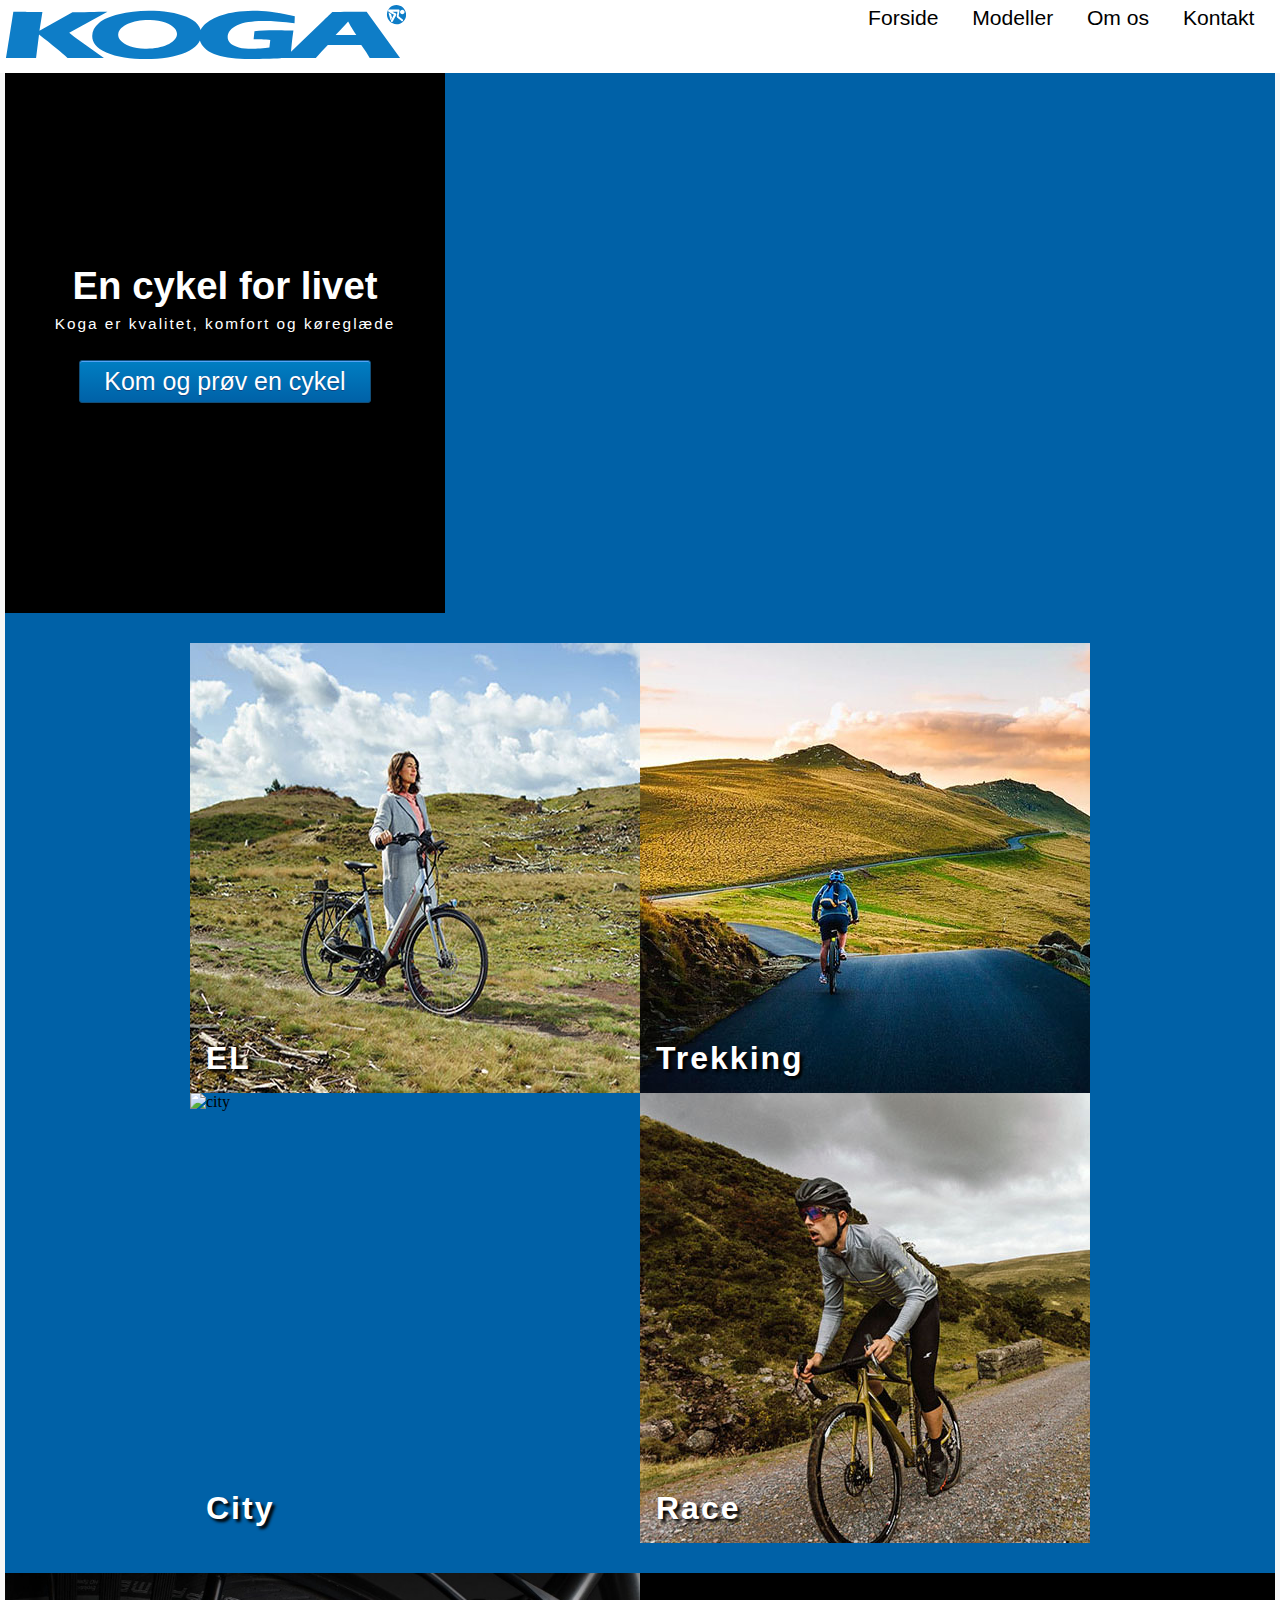
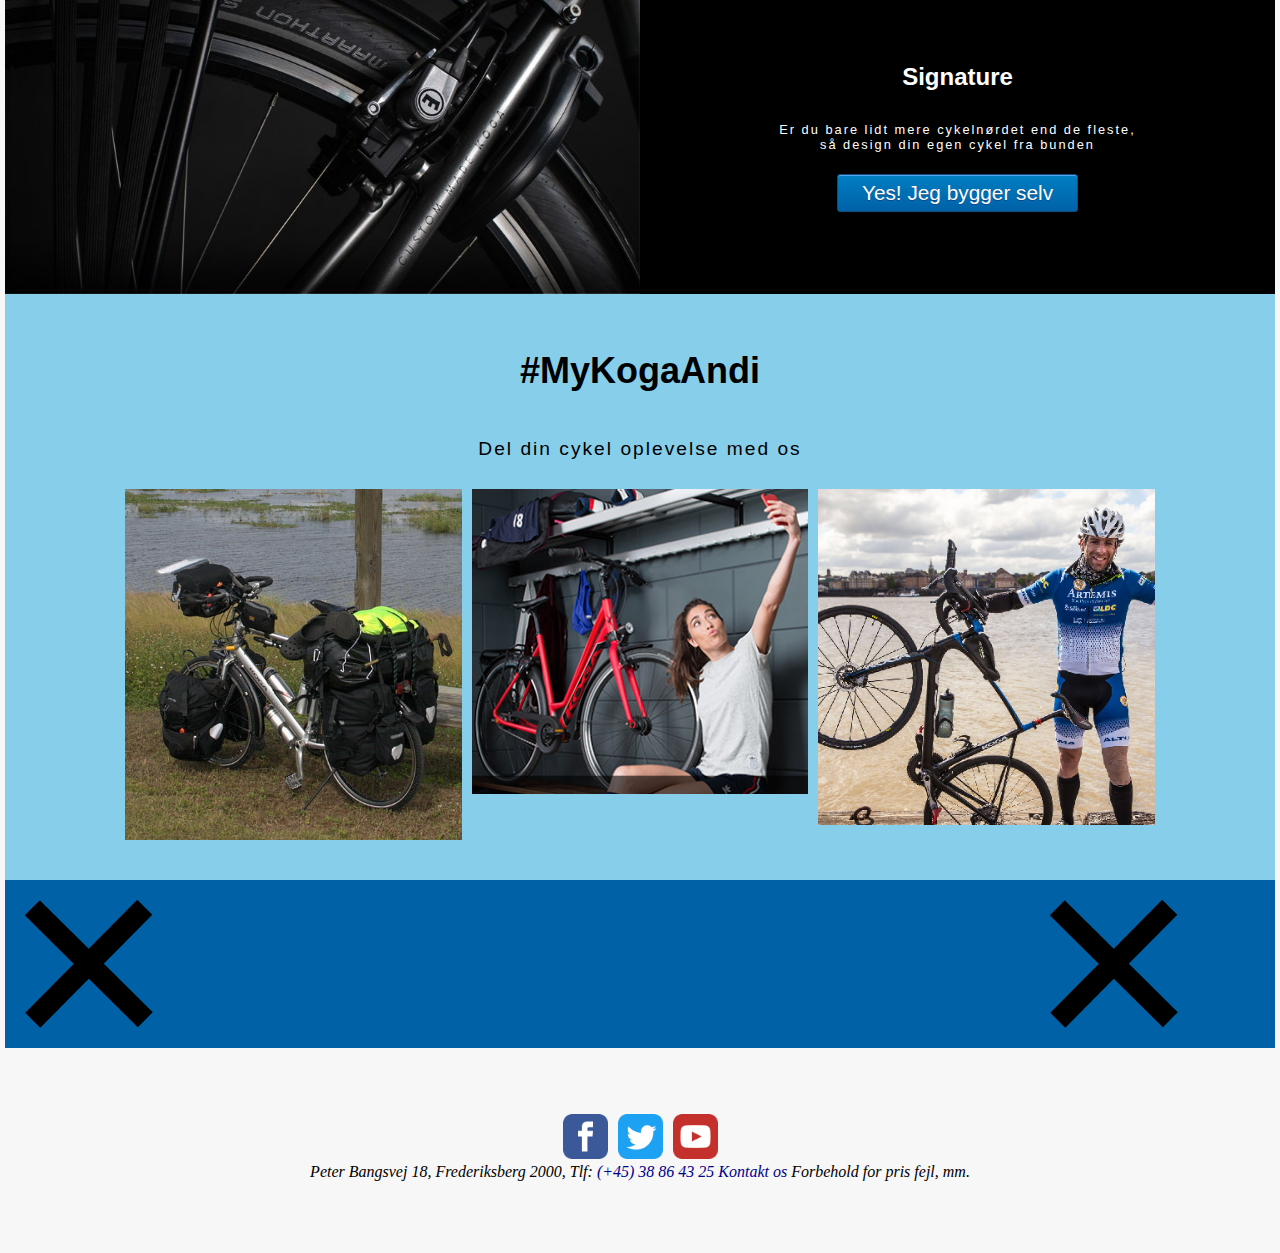
==== index.html @ 982ee933 "testimonials" ====
<!DOCTYPE html>
<html lang="da">

<head>
    <meta charset="UTF-8">
    <meta name="viewport" content="width=device-width, initial-scale=1">
    <meta http-equiv="X-UA-Compatible" content="IE=edge">
    <link rel="stylesheet" type="text/css" href="style.css">
    <meta name="author" content="Gruppe 5, hold A">
    <meta name="keywords" content="bike, gallery, models, customized, koga, city, trekking, mountain, race, el, cykel, danmark, denmark, scandinavia">
    <meta name="description" content="site for cykel leverandør i danmark">
    <title>Koga Center</title>
</head>

<body>
    <header>
    </header>
    <main>
        <section id="front_page_splash_n_tekst">
            <div id="splash_image">
            </div>

            <div class="innholdstekst">
                <h3>
                    En cykel for livet
                </h3>
                <p>Koga er kvalitet, komfort og køreglæde</p>
                <!--<div class="buttons">
				<a href="modeller.html">Modeller</a>
			</div>-->
                <div class="buttons">
                    <a href="kontakt.html">Kom og prøv en cykel</a>
                </div>
            </div>
        </section>
        <section class="kategorier">
            <div class="kategori_img el">
                <p>EL</p>
                <img src="images/elbike.jpg" alt="elcykel">
            </div>
            <div class="kategori_img trekk">
                <p>Trekking</p>
                <img src="images/trekking.jpg" alt="trekking">
            </div>
            <div class="kategori_img city">
                <p>City</p>
                <img src="images/city.jpg" alt="city">
            </div>
            <div class="kategori_img race">
                <p>Race</p>
                <img src="images/race.jpg" alt="race">
            </div>
        </section>
        <section id="signature">
            <a href="signature.html"><img src="images/Signature_byg_selv_cykel.jpg" alt="signature"></a>
            <div class="signature_text">
                <h2>Signature</h2>
                <p>Er du bare lidt mere cykelnørdet end de fleste, <br>så design din egen cykel fra bunden</p>

                <div class="buttons">
                    <a href="signature.html">Yes! Jeg bygger selv</a>
                </div>
            </div>
        </section>
        <section>
            <div id="banner">
                <h2>#MyKogaAndi</h2>
                <p>Del din cykel oplevelse med os</p>
                <div class="koga_story_grid">
                    <img class="story_1" src="images/story1.png" alt="cykel fra koga centeret" />
                    <img class="story_2" src="images/story2.png" alt="kvinde med sin Koga cykel" />
                    <img class="story_3" src="images/story3.png" alt="Mand på tur med sin Koga cykel" />

                </div>
            </div>
        </section>
        <section class="Testimonials">
           <img class=" arrow prevArrow" src="images/burger_close.png" alt="prevArrow">
            <div class="anbefaling">
                <h2></h2>
                <p></p>
            </div>
            <img class="arrow nextArrow" src="images/burger_close.png" alt="nextArrow">
        </section>
    </main>
    <footer></footer>
    <script src="contentLoad.js"></script>
    <script src="frontpage.js"></script>
    <script src="testimonials.js"></script>
</body></html>
---- style.css ----
* {
    margin: 0;
}

body {
    background-color: #f7f7f7;
}

main {
    display: grid;
    margin: 0 5px;
    grid-template-columns: 100%;
    grid-template-areas:
        "header"
        "main"
        "footer";
    /* padding: 10px;*/
    padding-top: 73px;
    background-color: #0061a7;
}

img {
    width: 100%;
    display: block;
}

/**********/
/* Header */
/**********/

#logo img {
    width: 40%;
    height: 7vh;
    padding: 0.3em 0.4em;
    cursor: pointer;
}

/***********************/
/* navigation og links */
/***********************/

nav {
    display: block;
    text-align: right;
    padding-right: 1em;
    font-size: 1.2em;
}

.nav_link {
    color: black;
    list-style-type: none;
    text-decoration: none;
    width: 100%;
    padding: 0.3em;
    flex-wrap: wrap;
    flex-direction: column;
    display: block;
    font-family: sans-serif;
    cursor: pointer;
}

.nav_link:hover {
    color: #0e7dc7;
    text-decoration: underline;
}

p a {
    text-decoration: none;
}

/****************/
/* splash image */
/****************/

#front_page_splash_n_tekst {
    display: flex;
    flex-direction: column;
}

section #splash_image {
    background-image: url(images/splash_image.jpg);
    background-repeat: no-repeat;
    background-size: cover;
    background-position: 55% 0%;

    height: 60vh;
}


/*********************/
/* text/font on site */
/*********************/

h1 {
    font-family: sans-serif;
    text-align: center;
}

h2 {
    font-family: sans-serif;
    text-align: center;
    padding-bottom: 1em;
    padding-top: 1em;
}

h3 {
    text-align: center;
    font-size: 2em;
}

.innholdstekst {
    /*  margin: 0.5em;*/
    padding: 20px;
    font-family: sans-serif;
    font-size: 1.2em;
    text-align: center;
    background-color: black;
    color: white;
}

p {
    font-family: sans-serif;
    font-size: 0.8em;
    padding: 0.5em;
    letter-spacing: 2px;
    /* denne bør endres */
}

/******************/
/* button styling */
/******************/

.buttons {
    text-align: center;
    padding-bottom: 1em;
    padding-top: 1em;
}

.buttons a {
    text-decoration: none;
    box-shadow: inset 0px 1px 0px 0px #54a3f7;
    background: linear-gradient(to bottom, #007dc1 5%, #0061a7 100%);
    background-color: #007dc1;
    border-radius: 3px;
    border: 1px solid #124d77;
    display: inline-block;
    cursor: pointer;
    color: #ffffff;
    font-family: Arial;
    font-size: 1.3em;
    padding: 6px 24px;
    text-decoration: none;
    text-shadow: 0px 1px 0px #154682;
}

.buttons a:hover {
    background: linear-gradient(to bottom, #0061a7 5%, #007dc1 100%);
    background-color: #0061a7;
}

.buttons a:active {
    position: relative;
    top: 1px;
}

.Testimonials {
    display: grid;
    grid-template-columns: 1fr  4fr 1fr;
    padding: 20px;
}

.arrow {
    position: relative;
    width: 10vw;
}

/***********/
/* Content */
/***********/

.kategorier {
    display: grid;
    grid-template-columns: 1fr;
    grid-auto-rows: 1fr 1fr 1fr 1fr;
    margin: auto;
}

.kategori_img {
    position: relative;

}

.kategorier p {
    position: absolute;
    z-index: 5;
    color: white;
    font-weight: 600;
    font-family: sans-serif;
    font-size: 2em;
    bottom: 0;
    text-shadow: 3px 3px 3px black;
}

/*************/
/* Signature */
/*************/

#signature {
    display: grid;
    grid-template-columns: 1fr;
    grid-auto-rows: 1fr;
    background-color: black;
    margin: auto;
}

.signature_text {
    display: flex;
    flex-direction: column;
    justify-content: center;
    text-align: center;
    color: white;
    padding: 20px;

}


/***********/
/* My Koga */
/***********/

#banner {
    display: flex;
    flex-direction: column;
    text-align: center;
    font-size: 1.5em;
    background-color: skyblue;
    padding: 20px 100px;
}

.koga_story_grid {
    display: grid;
    grid-template-columns: 1fr 1fr 1fr;
    grid-column-gap: 10px;
    padding: 20px;

}

/***************/
/* Google maps */
/***************/

.mapouter {
    position: relative;
    text-align: left;
    height: 80vh;
    width: 100vw;
    border-style: none;
}

.gmap_canvas iframe {
    overflow: hidden;
    background: none !important;
    height: 60vh;
    width: 80vw;
    border-style: none;
}

/**********/
/* Footer */
/**********/

footer {
    display: flex;
    flex-direction: column;
    justify-content: center;
    text-align: center;
    padding-bottom: 0.3em;
    margin: auto;
    height: 200px;
}

footer #contact_info {
    display: inline;
    text-align: center;
}

footer #contact_info a {
    text-decoration: none;
    color: darkblue;
}

#socialmedia_buttons .some-fb {
    display: inline-block;
    padding: 0em 0.5em;
    width: 35px;
    height: 45px;
    background-size: contain;
    background-repeat: no-repeat;
    background-position: center center;
    background-image: url(images/iconmonstr-facebook-3-240.png);
}

#socialmedia_buttons .some-tw {
    display: inline-block;
    padding: 0em 0.5em;
    width: 35px;
    height: 45px;
    background-size: contain;
    background-repeat: no-repeat;
    background-position: center center;
    background-image: url(images/iconmonstr-twitter-3-240.png);
}

#socialmedia_buttons .some-yt {
    display: inline-block;
    padding: 0em 0.5em;
    width: 35px;
    height: 45px;
    background-size: contain;
    background-repeat: no-repeat;
    background-position: center center;
    background-image: url(images/iconmonstr-youtube-8-240.png);
}

/*****************/
/* Responsivitet */
/*****************/

@media only screen and (min-width: 400px) {}

@media only screen and (min-width: 500px) {}

@media only screen and (min-width: 800px) {

    #logo img {
        width: 25em;
        height: auto;
    }

    nav {
        display: flex;
        flex-direction: row;
        justify-content: flex-end;
    }

    .nav_link {
        width: auto;
        margin-right: 1em;
        font-size: 1.1em;
        font-weight: 500;
    }

    .nav_link:last-child {
        margin-right: 0;
    }

    .wp-block-image {
        width: 40vw;
    }

    #front_page_splash_n_tekst {

        flex-direction: row-reverse;
    }

    #splash_image {
        flex-grow: 1;
        min-width: 450px;
    }

    .innholdstekst {
        flex-grow: 1;
        max-width: 400px;
        min-width: 200px;
        display: flex;
        flex-direction: column;
        justify-content: center;

    }

    .cykelBillede {
        width: 40vw;
    }

    .kategorier {
        display: grid;
        grid-template-columns: 1fr 1fr;
        grid-auto-rows: 1fr 1fr;
        position: relative;
        margin: auto;
        padding-top: 30px;
    }



    .kategori_img {
        overflow: hidden;
    }

    .kategori_img img:hover {
        filter: grayscale(.7);
        transform: scale(1.05);
        transition: transform .3s ease;
    }

    #signature {
        display: grid;
        grid-template-columns: 1fr 1fr;
        background-color: black;
        margin: 30px auto 0 auto;

    }

    .signature_text {
        padding: 20px 40px;
    }


    .mapouter {
        height: 100vh;
        width: 100vw;
    }

    .gmap_canvas iframe {
        height: 60vh;
        width: 70vw;
    }
}

@media only screen and (min-width 801px) and (max-width: 1200px) {}
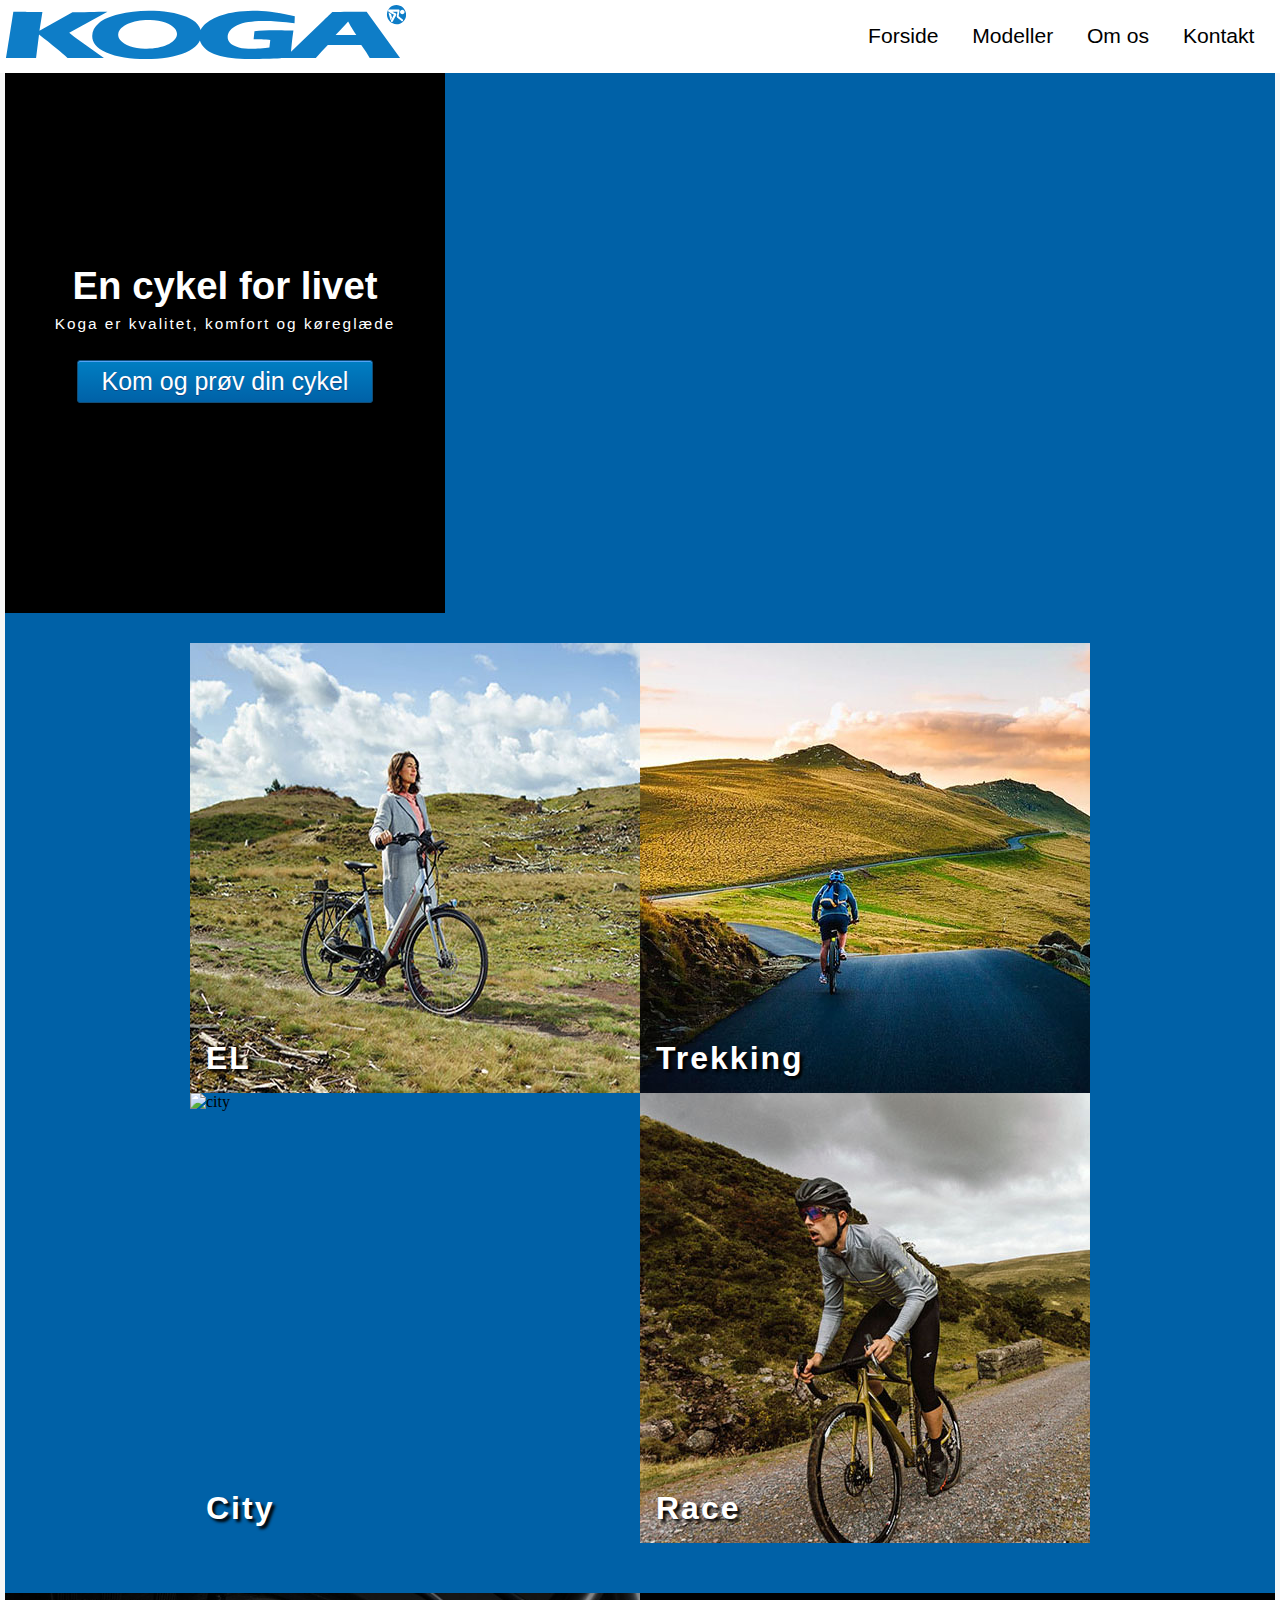
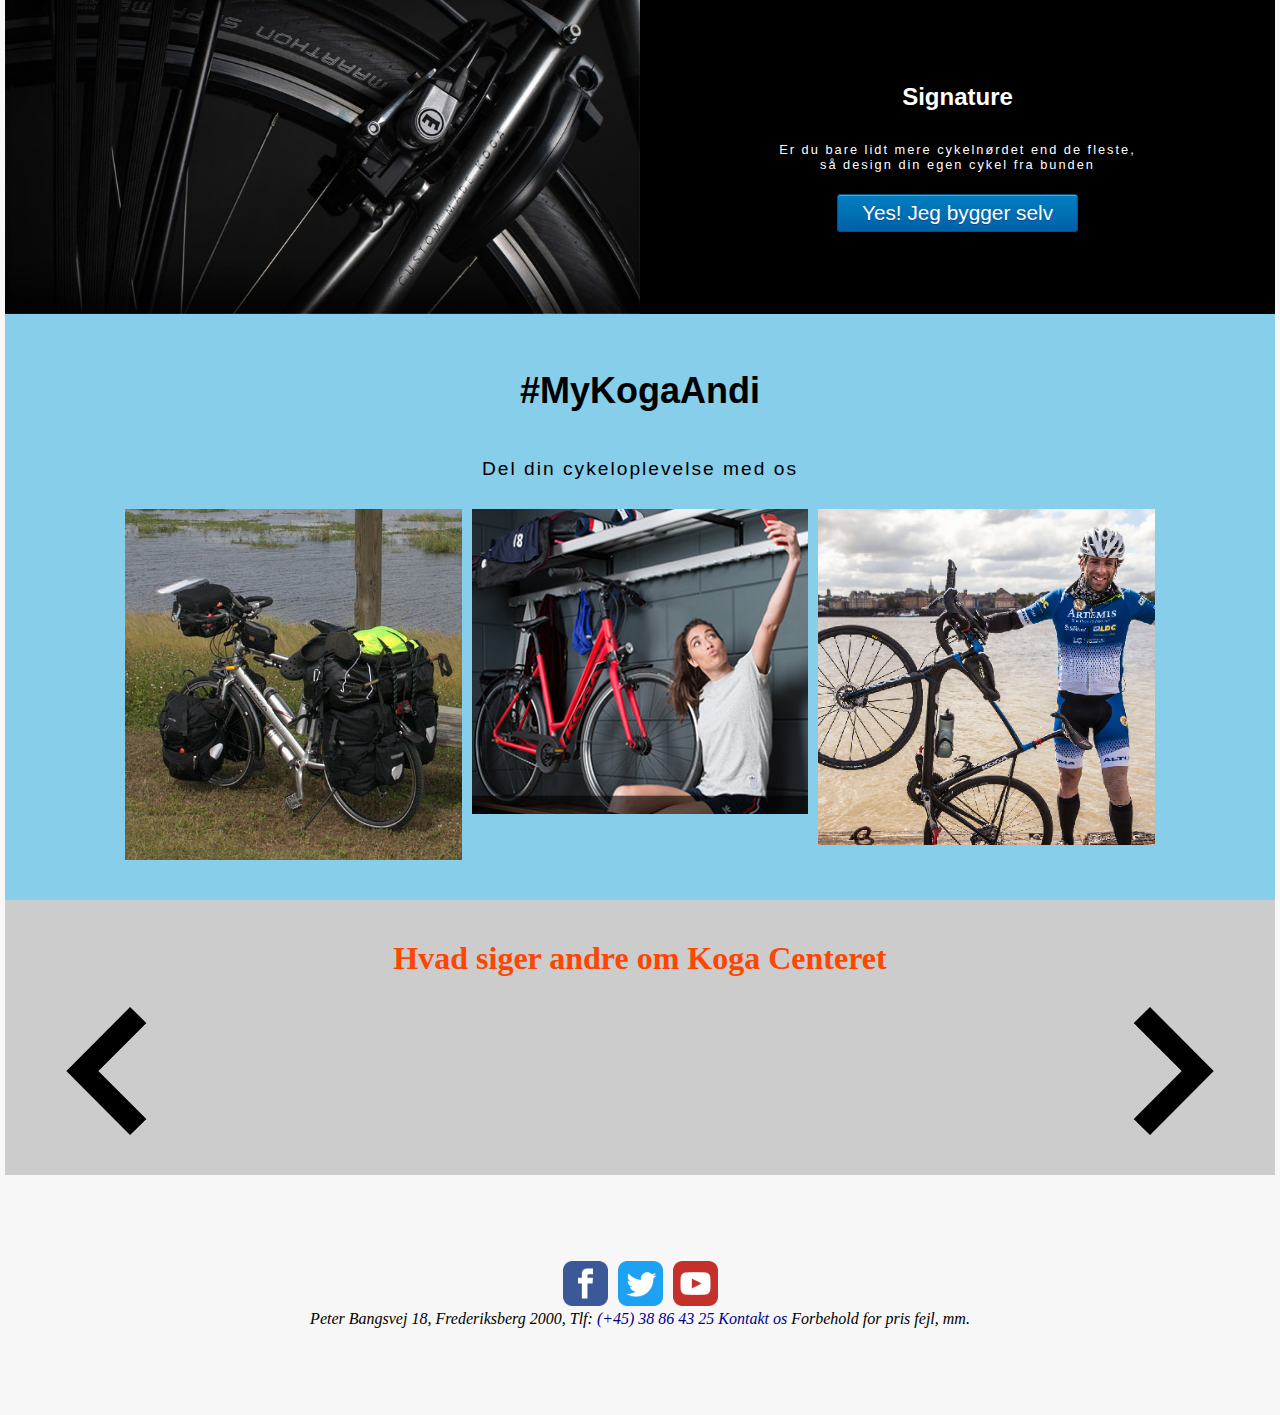
==== commit 633f3e32: "kategori side stylet, enkelt cykel stylet mobile" ====
--- a/index.html
+++ b/index.html
@@ -29,7 +29,7 @@
 				<a href="modeller.html">Modeller</a>
 			</div>-->
                 <div class="buttons">
-                    <a href="kontakt.html">Kom og prøv en cykel</a>
+                    <a href="kontakt.html">Kom og prøv din cykel</a>
                 </div>
             </div>
         </section>
@@ -65,7 +65,7 @@
         <section>
             <div id="banner">
                 <h2>#MyKogaAndi</h2>
-                <p>Del din cykel oplevelse med os</p>
+                <p>Del din cykeloplevelse med os</p>
                 <div class="koga_story_grid">
                     <img class="story_1" src="images/story1.png" alt="cykel fra koga centeret" />
                     <img class="story_2" src="images/story2.png" alt="kvinde med sin Koga cykel" />
@@ -75,12 +75,18 @@
             </div>
         </section>
         <section class="Testimonials">
-           <img class=" arrow prevArrow" src="images/burger_close.png" alt="prevArrow">
-            <div class="anbefaling">
-                <h2></h2>
-                <p></p>
+            <h3>Hvad siger andre om Koga Centeret</h3>
+
+            <div class="slider">
+                <img class=" arrow prevArrow" src="images/arrow_left.png" alt="prevArrow">
+
+                <div class="testimanial_text">
+                    <h2></h2>
+                    <p></p>
+
+                </div>
+                <img class="arrow nextArrow" src="images/arrow_right.png" alt="nextArrow">
             </div>
-            <img class="arrow nextArrow" src="images/burger_close.png" alt="nextArrow">
         </section>
     </main>
     <footer></footer>
--- a/style.css
+++ b/style.css
@@ -1,6 +1,8 @@
 * {
     margin: 0;
 }
+
+
 
 body {
     background-color: #f7f7f7;
@@ -163,12 +165,21 @@
     top: 1px;
 }
 
-.Testimonials {
-    display: grid;
-    grid-template-columns: 1fr  4fr 1fr;
-    padding: 20px;
-}
-
+.buttons.buttons_contact a {
+    background: linear-gradient(to bottom, #FF4500 5%, #B73100 100%);
+    border: 1px solid #B73100;
+    background-color: #B73100;
+    box-shadow: inset 0px 1px 0px 0px #B73100;
+
+}
+
+.buttons.buttons_contact a:hover {
+    background: linear-gradient(to bottom, #B73100 5%, #FF4500 100%);
+
+}
+
+
+/*arrow to testimonials*/
 .arrow {
     position: relative;
     width: 10vw;
@@ -245,6 +256,95 @@
 
 }
 
+/****************/
+/* Testimonials */
+/****************/
+
+.Testimonials {
+    display: flex;
+    flex-direction: column;
+    padding: 40px;
+    background-color: #ccc;
+}
+
+.Testimonials h3 {
+    padding-bottom: 30px;
+    color: orangered;
+}
+
+
+.slider {
+    display: flex;
+    justify-content: space-between;
+    flex-direction: row;
+    text-align: center;
+
+}
+
+
+
+/***************/
+/* Kategori    */
+/***************/
+
+.list {
+    display: flex;
+    flex-direction: column;
+    justify-content: center;
+    text-align: center;
+    margin: auto;
+    margin-bottom: 20px;
+
+}
+
+.kortTekst {
+    font-size: 1.2em;
+}
+
+.every_bike {
+    margin: 10px;
+    border: 1px solid grey;
+    background-color: white;
+    padding: 0 10px 20px;
+}
+
+
+/***************/
+/* bike        */
+/***************/
+.cykelInfo {
+    display: flex;
+    flex-direction: column;
+    justify-content: center;
+    text-align: center;
+    margin: auto;
+    margin-bottom: 20px;
+    padding: 0 20px;
+    color: white;
+}
+
+.topImg {
+    padding-bottom: 20px;
+}
+
+.langTekst {
+    padding: 20px 0;
+}
+
+.cykelInfo .pris {
+    padding-bottom: 20px;
+}
+
+.stemningsbillede {
+    padding: 20px 0;
+}
+
+.fordele {
+    padding: 20px 0 40px;
+    list-style: none;
+}
+
+
 /***************/
 /* Google maps */
 /***************/
@@ -274,10 +374,12 @@
     flex-direction: column;
     justify-content: center;
     text-align: center;
-    padding-bottom: 0.3em;
     margin: auto;
     height: 200px;
-}
+    padding: 20px;
+
+}
+
 
 footer #contact_info {
     display: inline;
@@ -341,6 +443,7 @@
         display: flex;
         flex-direction: row;
         justify-content: flex-end;
+        align-items: center;
     }
 
     .nav_link {
@@ -359,7 +462,6 @@
     }
 
     #front_page_splash_n_tekst {
-
         flex-direction: row-reverse;
     }
 
@@ -378,9 +480,9 @@
 
     }
 
-    .cykelBillede {
-        width: 40vw;
-    }
+    /*.cykelBillede {
+    width: 40vw;
+}*/
 
     .kategorier {
         display: grid;
@@ -388,7 +490,7 @@
         grid-auto-rows: 1fr 1fr;
         position: relative;
         margin: auto;
-        padding-top: 30px;
+        padding: 30px 0 20px 0;
     }
 
 
@@ -415,6 +517,15 @@
         padding: 20px 40px;
     }
 
+    .list {
+        display: grid;
+        grid-template-columns: 1fr 1fr 1fr;
+        max-width: 1000px;
+    }
+
+    .cykelInfo {
+        max-width: 1000px;
+    }
 
     .mapouter {
         height: 100vh;
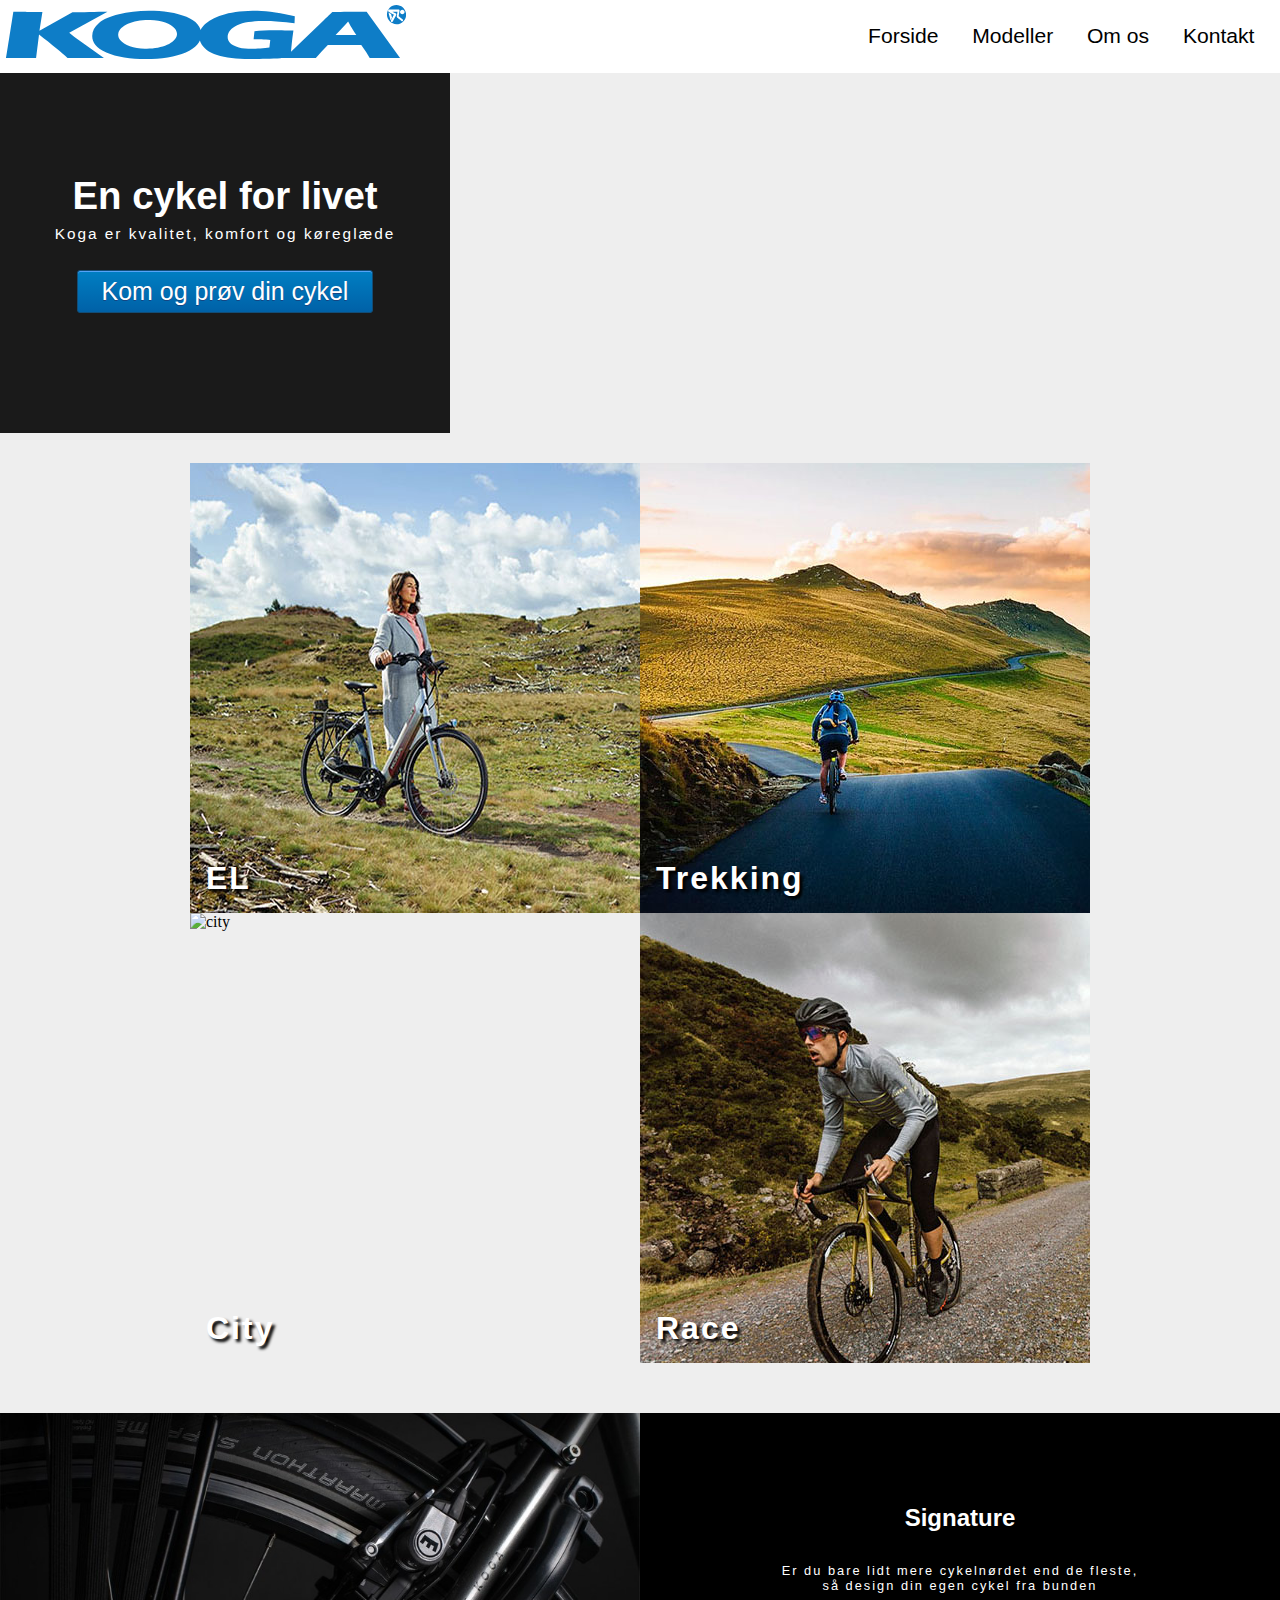
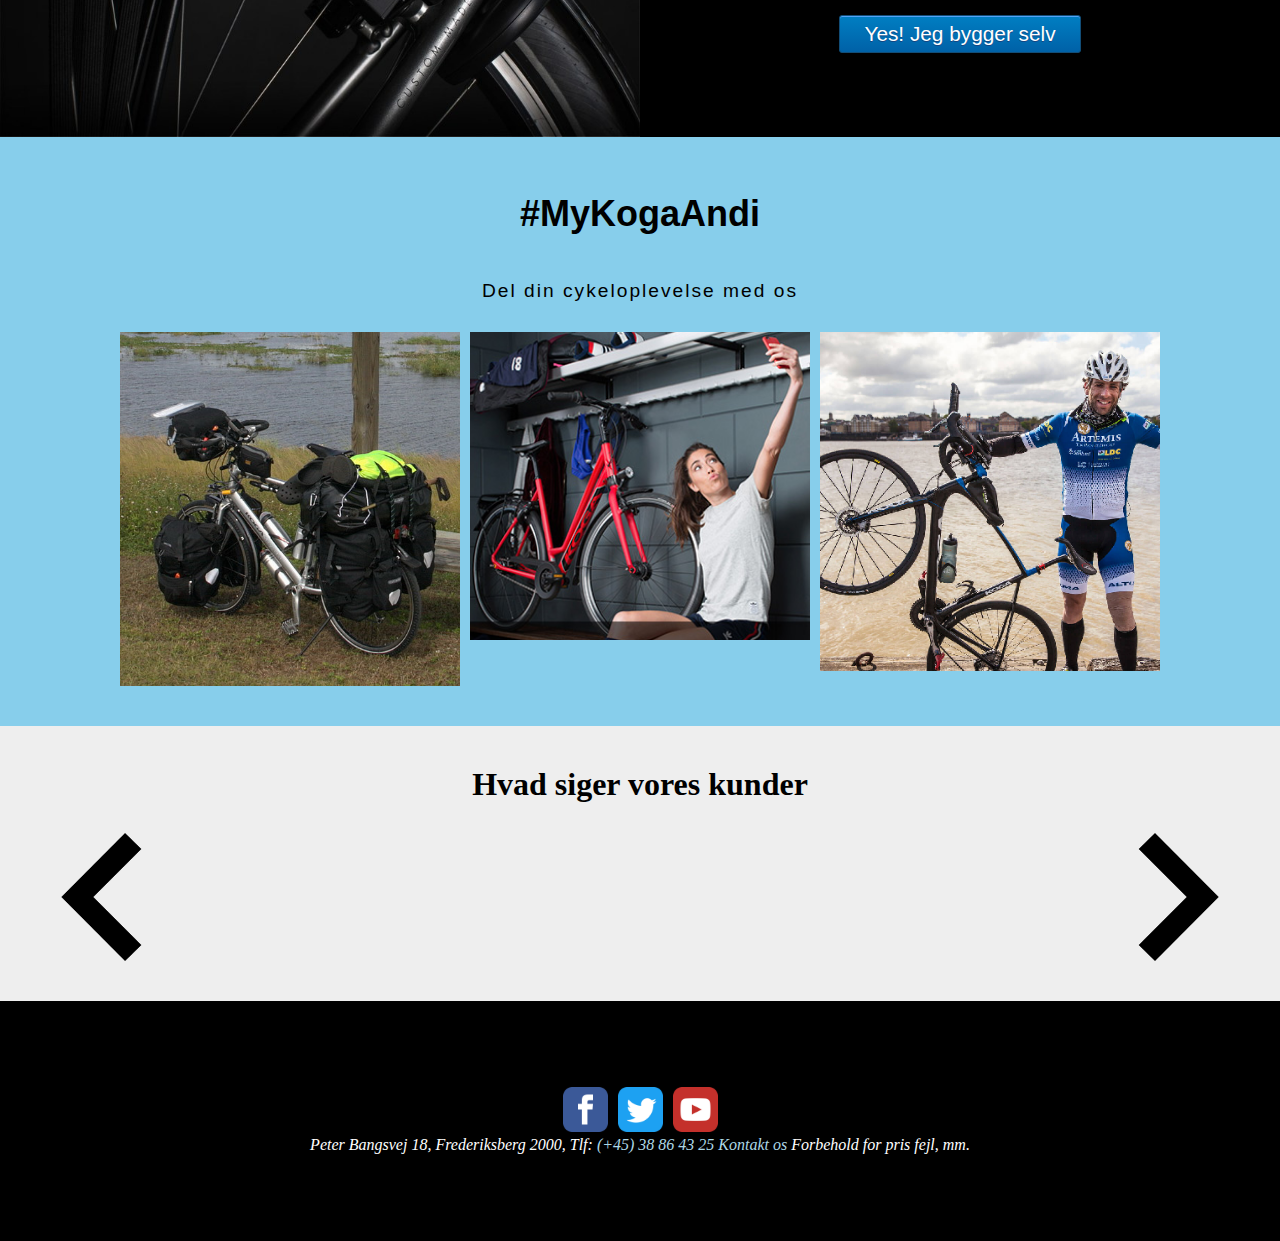
==== commit 7c7bd609: "stylet på om os, kontakt, forsiden, signature, kategori, mangler enkelt cykel" ====
--- a/index.html
+++ b/index.html
@@ -75,12 +75,12 @@
             </div>
         </section>
         <section class="Testimonials">
-            <h3>Hvad siger andre om Koga Centeret</h3>
+            <h3>Hvad siger vores kunder</h3>
 
             <div class="slider">
                 <img class=" arrow prevArrow" src="images/arrow_left.png" alt="prevArrow">
 
-                <div class="testimanial_text">
+                <div class="testimonial_text">
                     <h2></h2>
                     <p></p>
 
@@ -93,4 +93,6 @@
     <script src="contentLoad.js"></script>
     <script src="frontpage.js"></script>
     <script src="testimonials.js"></script>
-</body></html>
+</body>
+
+</html>
--- a/style.css
+++ b/style.css
@@ -5,20 +5,17 @@
 
 
 body {
-    background-color: #f7f7f7;
+    background-color: #eee;
 }
 
 main {
     display: grid;
-    margin: 0 5px;
     grid-template-columns: 100%;
-    grid-template-areas:
-        "header"
+    grid-template-areas: "header"
         "main"
         "footer";
-    /* padding: 10px;*/
-    padding-top: 73px;
-    background-color: #0061a7;
+    padding: 73px 0px 0px 0px;
+    background-color: #eee
 }
 
 img {
@@ -84,9 +81,9 @@
     background-repeat: no-repeat;
     background-size: cover;
     background-position: 55% 0%;
-
-    height: 60vh;
-}
+    height: 40vh;
+}
+
 
 
 /*********************/
@@ -110,14 +107,17 @@
     font-size: 2em;
 }
 
+h4 {
+    padding-bottom: 6px;
+}
+
 .innholdstekst {
-    /*  margin: 0.5em;*/
-    padding: 20px;
     font-family: sans-serif;
     font-size: 1.2em;
     text-align: center;
     background-color: black;
     color: white;
+    padding: 20px;
 }
 
 p {
@@ -212,9 +212,9 @@
     text-shadow: 3px 3px 3px black;
 }
 
-/*************/
-/* Signature */
-/*************/
+/*********************/
+/* Signature banner  */
+/*********************/
 
 #signature {
     display: grid;
@@ -264,12 +264,17 @@
     display: flex;
     flex-direction: column;
     padding: 40px;
-    background-color: #ccc;
+    background-color: #eee;
+
 }
 
 .Testimonials h3 {
     padding-bottom: 30px;
-    color: orangered;
+
+}
+
+.Testimonials p {
+    font-size: 1em;
 }
 
 
@@ -320,7 +325,7 @@
     margin: auto;
     margin-bottom: 20px;
     padding: 0 20px;
-    color: white;
+
 }
 
 .topImg {
@@ -346,24 +351,82 @@
 
 
 /***************/
-/* Google maps */
-/***************/
+/* om os    */
+/***************/
+
+.about_text {
+    padding: 0 20px 20px 20px;
+}
+
+.about_text .wp-block-image {
+    margin: 20px auto;
+    width: 80%;
+}
+
+
+/***************/
+/* Kontakt     */
+/***************/
+.contact_grid {
+    display: grid;
+    grid-template-columns: 1fr;
+}
+
 
 .mapouter {
     position: relative;
+}
+
+/*de her to class' findes kun inde i coden i WP kontakt-siden.
+Det er gjort for at kunne style dem ind, hver deres sted i grid'et*/
+.contact_adress {
+    display: flex;
+    flex-direction: column;
+    margin: 20px;
+}
+
+.contact_text {
+    display: flex;
+    flex-direction: column;
     text-align: left;
-    height: 80vh;
-    width: 100vw;
-    border-style: none;
-}
+    margin: 20px;
+}
+
+.contact_text h2,
+.contact_adress h2 {
+    text-align: left;
+}
+
+.contact_text p {
+    padding: 0;
+}
+
+
+/***************/
+/* Google maps */
+/***************/
+
+
 
 .gmap_canvas iframe {
     overflow: hidden;
     background: none !important;
-    height: 60vh;
-    width: 80vw;
+    width: 100%;
+    height: 40vh;
     border-style: none;
 }
+
+/***************/
+/* Google maps */
+/***************/
+#signature_image {
+    background-image: url(images/Signature_byg_selv_cykel.jpg);
+    background-repeat: no-repeat;
+    background-size: cover;
+    background-position: 55% 0%;
+    height: 40vh;
+}
+
 
 /**********/
 /* Footer */
@@ -377,6 +440,8 @@
     margin: auto;
     height: 200px;
     padding: 20px;
+    background-color: black;
+    color: white;
 
 }
 
@@ -388,7 +453,7 @@
 
 footer #contact_info a {
     text-decoration: none;
-    color: darkblue;
+    color: lightblue;
 }
 
 #socialmedia_buttons .some-fb {
@@ -461,9 +526,7 @@
         width: 40vw;
     }
 
-    #front_page_splash_n_tekst {
-        flex-direction: row-reverse;
-    }
+
 
     #splash_image {
         flex-grow: 1;
@@ -471,18 +534,17 @@
     }
 
     .innholdstekst {
-        flex-grow: 1;
-        max-width: 400px;
+        display: flex;
+        position: absolute;
+        width: 450px;
         min-width: 200px;
-        display: flex;
+        height: 40vh;
         flex-direction: column;
         justify-content: center;
-
-    }
-
-    /*.cykelBillede {
-    width: 40vw;
-}*/
+        background-color: rgba(0, 0, 0, 0.89);
+        padding: 0px;
+
+    }
 
     .kategorier {
         display: grid;
@@ -493,8 +555,6 @@
         padding: 30px 0 20px 0;
     }
 
-
-
     .kategori_img {
         overflow: hidden;
     }
@@ -527,15 +587,56 @@
         max-width: 1000px;
     }
 
+
+    main.about_text {
+        display: block;
+        margin: auto;
+        padding: 20px 200px;
+    }
+
+    .about_text .wp-block-image {
+        margin: 20px auto;
+        width: 50%;
+    }
+
+    .contact_grid {
+        display: grid;
+        grid-template-columns: 33% 33% 33%;
+
+    }
+
     .mapouter {
-        height: 100vh;
-        width: 100vw;
-    }
-
-    .gmap_canvas iframe {
-        height: 60vh;
-        width: 70vw;
-    }
+        position: relative;
+        grid-column-start: 1;
+        grid-column-end: 2;
+        grid-row-start: 1;
+        grid-row-end: 1;
+    }
+
+    .gmap_canvas {
+        margin: 20px;
+    }
+
+
+    /*de her to class' findes kun inde i coden i WP kontakt-siden.
+Det er gjort for at kunne style dem ind, hver deres sted i grid'et*/
+    .contact_adress {
+        grid-column-start: 2;
+        margin: 50px 20px;
+    }
+
+    .contact_text {
+        grid-column-start: 3;
+        margin: 50px 20px;
+    }
+
+    .shop {
+        grid-column-start: 1;
+        grid-column-end: span col4-start;
+        grid-row-start: 2;
+        grid-row-end: 3;
+    }
+
 }
 
 @media only screen and (min-width 801px) and (max-width: 1200px) {}
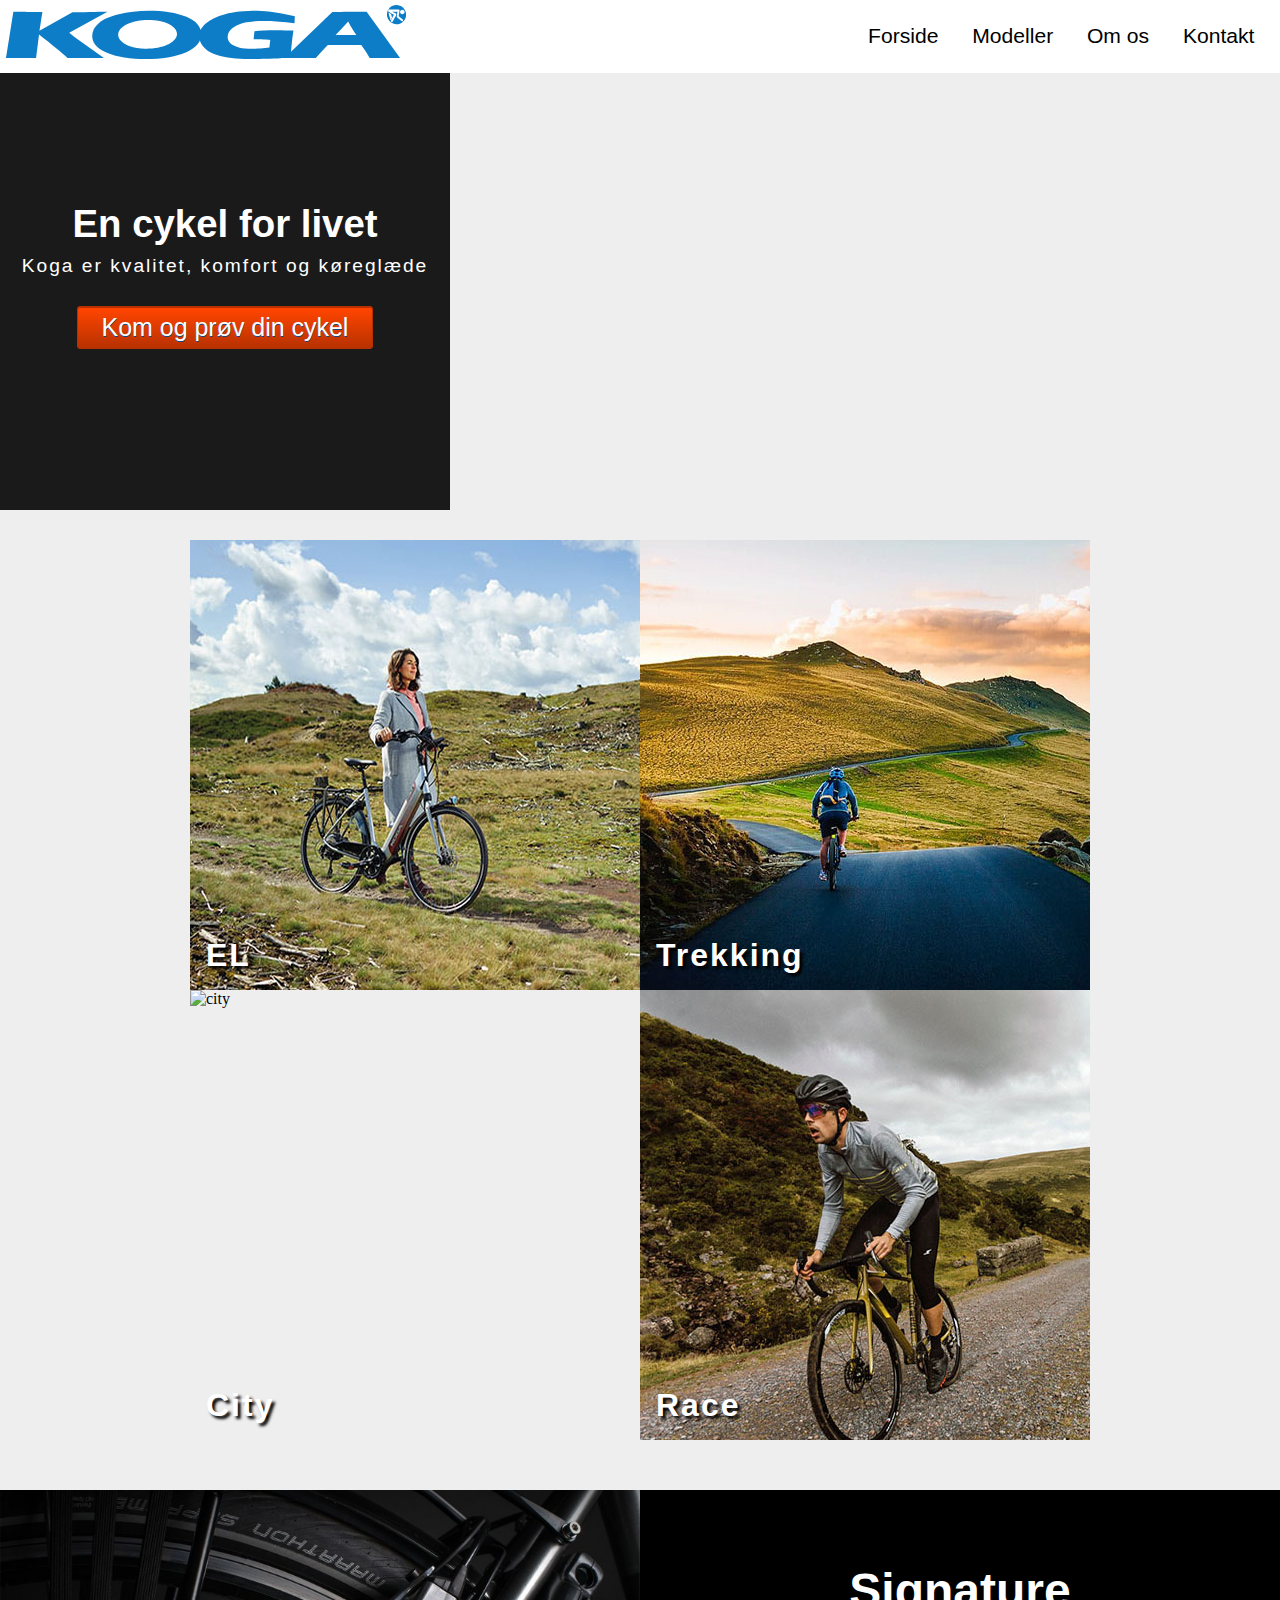
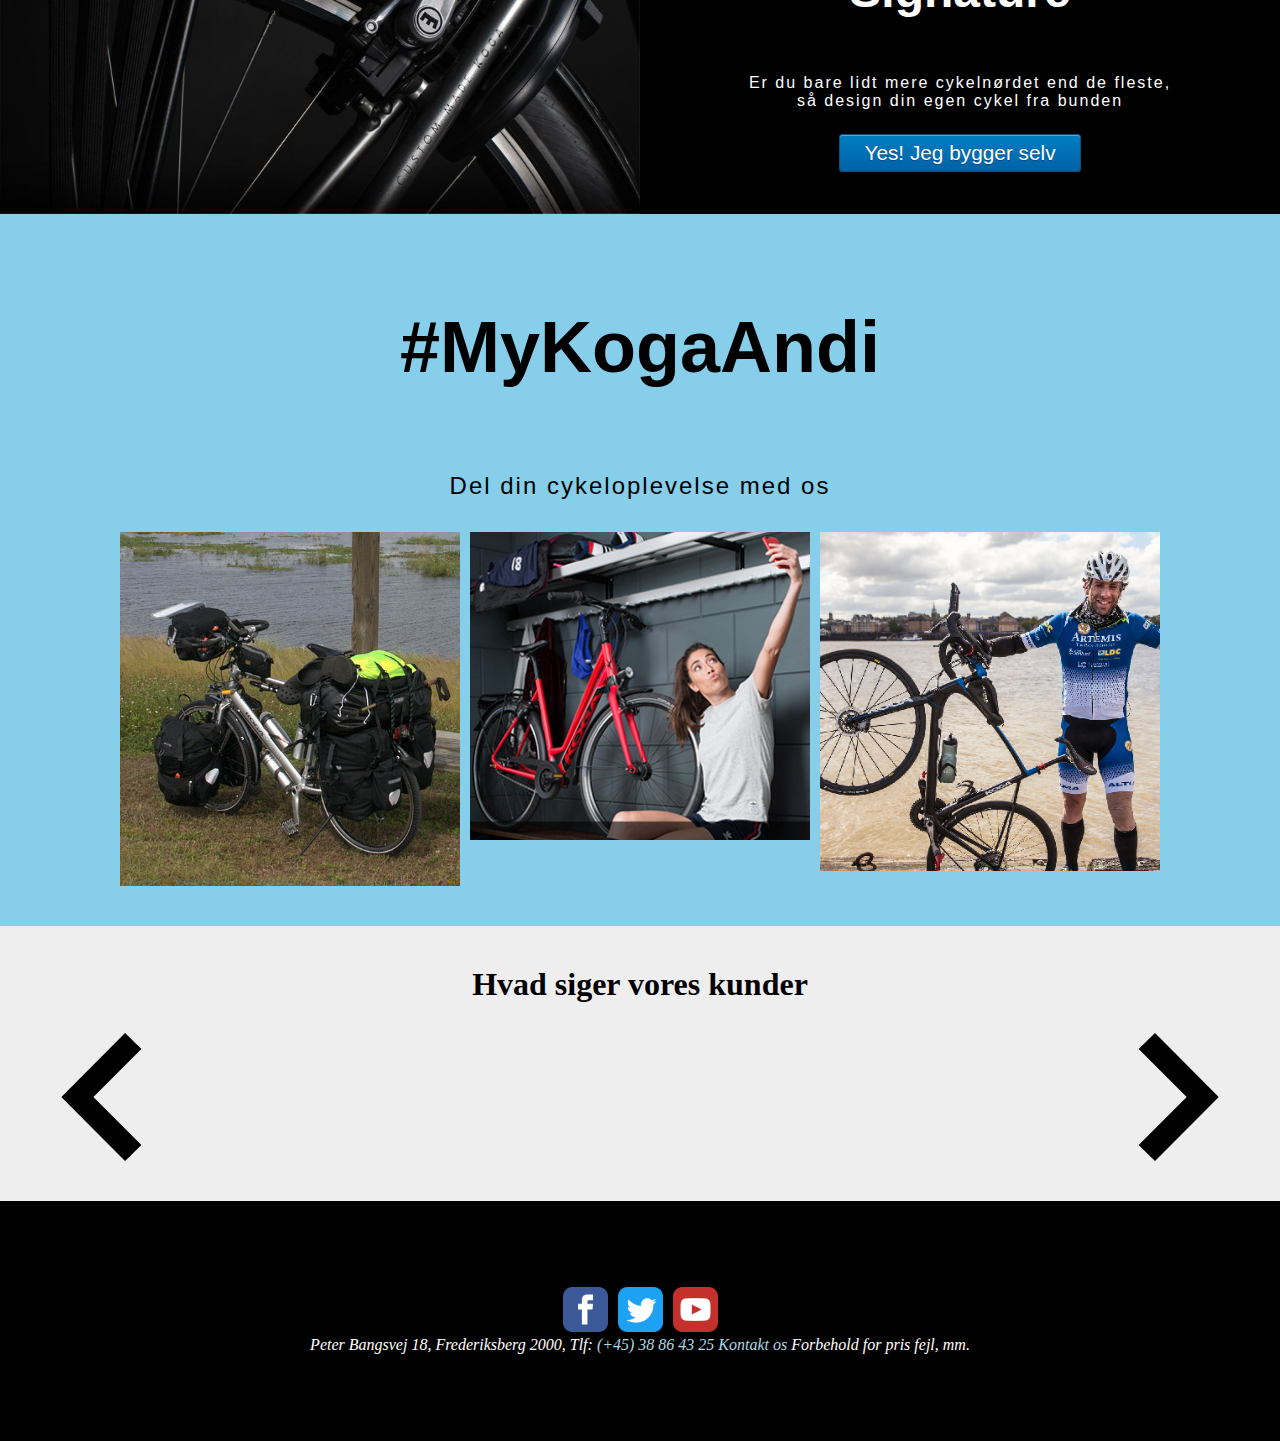
==== commit 6521593b: "næsten alt virker, tilbageknap med history back tilføjet, mangler pris og ul fordele. De vil ikke vi" ====
--- a/index.html
+++ b/index.html
@@ -28,7 +28,7 @@
                 <!--<div class="buttons">
 				<a href="modeller.html">Modeller</a>
 			</div>-->
-                <div class="buttons">
+                <div class="buttons buttons_contact">
                     <a href="kontakt.html">Kom og prøv din cykel</a>
                 </div>
             </div>
@@ -93,6 +93,4 @@
     <script src="contentLoad.js"></script>
     <script src="frontpage.js"></script>
     <script src="testimonials.js"></script>
-</body>
-
-</html>
+</body></html>
--- a/style.css
+++ b/style.css
@@ -14,7 +14,7 @@
     grid-template-areas: "header"
         "main"
         "footer";
-    padding: 73px 0px 0px 0px;
+    padding: 60px 0px 0px 0px;
     background-color: #eee
 }
 
@@ -81,7 +81,7 @@
     background-repeat: no-repeat;
     background-size: cover;
     background-position: 55% 0%;
-    height: 40vh;
+    height: 50vh;
 }
 
 
@@ -97,6 +97,7 @@
 
 h2 {
     font-family: sans-serif;
+    font-size: 3em;
     text-align: center;
     padding-bottom: 1em;
     padding-top: 1em;
@@ -111,6 +112,15 @@
     padding-bottom: 6px;
 }
 
+
+.contact_grid h3 {
+    text-align: left;
+}
+
+
+/******************/
+/* frontpage text */
+/******************/
 .innholdstekst {
     font-family: sans-serif;
     font-size: 1.2em;
@@ -122,7 +132,7 @@
 
 p {
     font-family: sans-serif;
-    font-size: 0.8em;
+    font-size: 1em;
     padding: 0.5em;
     letter-spacing: 2px;
     /* denne bør endres */
@@ -185,6 +195,31 @@
     width: 10vw;
 }
 
+.back {
+    padding: 0 0 0 110px;
+}
+
+.back a {
+    text-decoration: none;
+    box-shadow: inset 0px 1px 0px 0px #54a3f7;
+    background: linear-gradient(to bottom, #007dc1 5%, #0061a7 100%);
+    background-color: #007dc1;
+    border-radius: 3px;
+    border: 1px solid #124d77;
+    display: inline-block;
+    cursor: pointer;
+    color: #ffffff;
+    font-family: Arial;
+    font-size: 1.3em;
+    padding: 6px 24px;
+    text-decoration: none;
+    text-shadow: 0px 1px 0px #154682;
+}
+
+.back.about_back {
+    padding: 40px 100px 0;
+}
+
 /***********/
 /* Content */
 /***********/
@@ -317,41 +352,45 @@
 /***************/
 /* bike        */
 /***************/
-.cykelInfo {
-    display: flex;
-    flex-direction: column;
-    justify-content: center;
-    text-align: center;
-    margin: auto;
-    margin-bottom: 20px;
-    padding: 0 20px;
-
-}
-
-.topImg {
-    padding-bottom: 20px;
-}
-
-.langTekst {
-    padding: 20px 0;
-}
-
-.cykelInfo .pris {
-    padding-bottom: 20px;
-}
-
-.stemningsbillede {
-    padding: 20px 0;
-}
-
-.fordele {
-    padding: 20px 0 40px;
-    list-style: none;
-}
-
-
-/***************/
-/* om os    */
+
+
+#bike_image {
+    background-image: url(images/splash_image.jpg);
+    background-repeat: no-repeat;
+    background-size: cover;
+    background-position: 55% 0%;
+    height: 60vh;
+}
+
+.bike_main {
+    padding: 40px 0 0 0;
+}
+
+
+.main_text {
+    padding: 20px;
+}
+
+.info .pris {
+    height: 20px;
+    background-color: #0061a7;
+}
+
+/*****************/
+/* signature page*/
+/*****************/
+#signature_image {
+    background-image: url(images/Signature_byg_selv_cykel.jpg);
+    background-repeat: no-repeat;
+    background-size: cover;
+    background-position: 55% 0%;
+    height: 40vh;
+}
+
+
+
+/***************/
+/* om os       */
 /***************/
 
 .about_text {
@@ -370,6 +409,7 @@
 .contact_grid {
     display: grid;
     grid-template-columns: 1fr;
+    padding-top: 100px;
 }
 
 
@@ -416,16 +456,6 @@
     border-style: none;
 }
 
-/***************/
-/* Google maps */
-/***************/
-#signature_image {
-    background-image: url(images/Signature_byg_selv_cykel.jpg);
-    background-repeat: no-repeat;
-    background-size: cover;
-    background-position: 55% 0%;
-    height: 40vh;
-}
 
 
 /**********/
@@ -489,15 +519,21 @@
     background-image: url(images/iconmonstr-youtube-8-240.png);
 }
 
-/*****************/
-/* Responsivitet */
-/*****************/
+/****************************************************************************************/
+/****************************************************************************************/
+/********                        Responsivitet                                    *******/
+/****************************************************************************************/
+/****************************************************************************************/
 
 @media only screen and (min-width: 400px) {}
 
 @media only screen and (min-width: 500px) {}
 
 @media only screen and (min-width: 800px) {
+
+    /**************/
+    /* web nav    */
+    /**************/
 
     #logo img {
         width: 25em;
@@ -526,19 +562,24 @@
         width: 40vw;
     }
 
-
-
     #splash_image {
         flex-grow: 1;
         min-width: 450px;
     }
+
+
+
+
+    /**********************/
+    /* web frontpage      */
+    /**********************/
 
     .innholdstekst {
         display: flex;
         position: absolute;
         width: 450px;
         min-width: 200px;
-        height: 40vh;
+        height: 50vh;
         flex-direction: column;
         justify-content: center;
         background-color: rgba(0, 0, 0, 0.89);
@@ -565,28 +606,154 @@
         transition: transform .3s ease;
     }
 
+
+
+    /*************************/
+    /* web Signature banner  */
+    /*************************/
     #signature {
         display: grid;
         grid-template-columns: 1fr 1fr;
         background-color: black;
         margin: 30px auto 0 auto;
-
     }
 
     .signature_text {
         padding: 20px 40px;
     }
+
+
+
+    /*******************/
+    /* web Kategori    */
+    /*******************/
+
+
 
     .list {
         display: grid;
         grid-template-columns: 1fr 1fr 1fr;
-        max-width: 1000px;
-    }
+        padding: 20px 100px 20px;
+    }
+
+
+
+    /***************/
+    /* web bike    */
+    /***************/
+
+
+    /*overall grid*/
 
     .cykelInfo {
-        max-width: 1000px;
-    }
-
+        display: grid;
+        grid-template-columns: 1fr 1fr 1fr;
+        grid-auto-rows: auto;
+        grid-template-areas:
+            "header header header"
+            ". product ."
+            "main main main"
+            "pic pic info"
+            "subheader subheader subheader";
+        background-color: white;
+        margin: 20px 100px 20px;
+    }
+
+
+    /* placement for grid items for overall grid*/
+
+    .cykelInfo .title {
+        grid-area: header;
+        background-color: white;
+    }
+
+    .cykelInfo .topImg {
+        grid-area: product;
+        padding: 0;
+        background-color: white;
+    }
+
+    .cykelInfo .pic_wrapper {
+        grid-area: pic;
+        align-content: center;
+        padding: 0;
+
+    }
+
+    .cykelInfo .main_text {
+        grid-area: main;
+        padding: 50px;
+        background-color: white;
+    }
+
+    .cykelInfo .info {
+        grid-area: info;
+        padding: 50px;
+        background-color: white;
+    }
+
+    .cykelInfo .sub_heading {
+        grid-area: subheader;
+        background-color: white;
+
+    }
+
+    .benefits {
+        background-color: white;
+    }
+
+
+    /*grid for text*/
+
+    .main_text {
+        display: grid;
+        grid-template-columns: 1fr;
+        grid-auto-rows: auto;
+        grid-template-areas:
+            "kort"
+            "lang";
+    }
+
+
+    /*placement for grid items in text grid */
+
+    .main_text .kortTekst {
+        grid-area: kort;
+    }
+
+    .main_text .langTekst {
+        grid-area: lang;
+    }
+
+
+
+    /*grid for info and button*/
+
+    .info {
+        display: grid;
+        grid-template-columns: 1fr;
+        grid-auto-rows: auto;
+        grid-template-areas:
+            "pris"
+            "button";
+    }
+
+
+    /*placement for grid items in info grid */
+
+    .info .pris {
+        grid-area: pris;
+    }
+
+    .info .buttons_contact {
+        grid-area: button;
+    }
+
+
+
+    /***************/
+    /* web om os    */
+    /***************/
 
     main.about_text {
         display: block;
@@ -599,10 +766,18 @@
         width: 50%;
     }
 
+
+
+    /*******************/
+    /* web Kontakt     */
+    /*******************/
+
+    /*a grid in 1/3 fractions*/
+    /*map, adress, text*/
+
     .contact_grid {
         display: grid;
         grid-template-columns: 33% 33% 33%;
-
     }
 
     .mapouter {
@@ -630,6 +805,7 @@
         margin: 50px 20px;
     }
 
+    /*billedet af butikken*/
     .shop {
         grid-column-start: 1;
         grid-column-end: span col4-start;
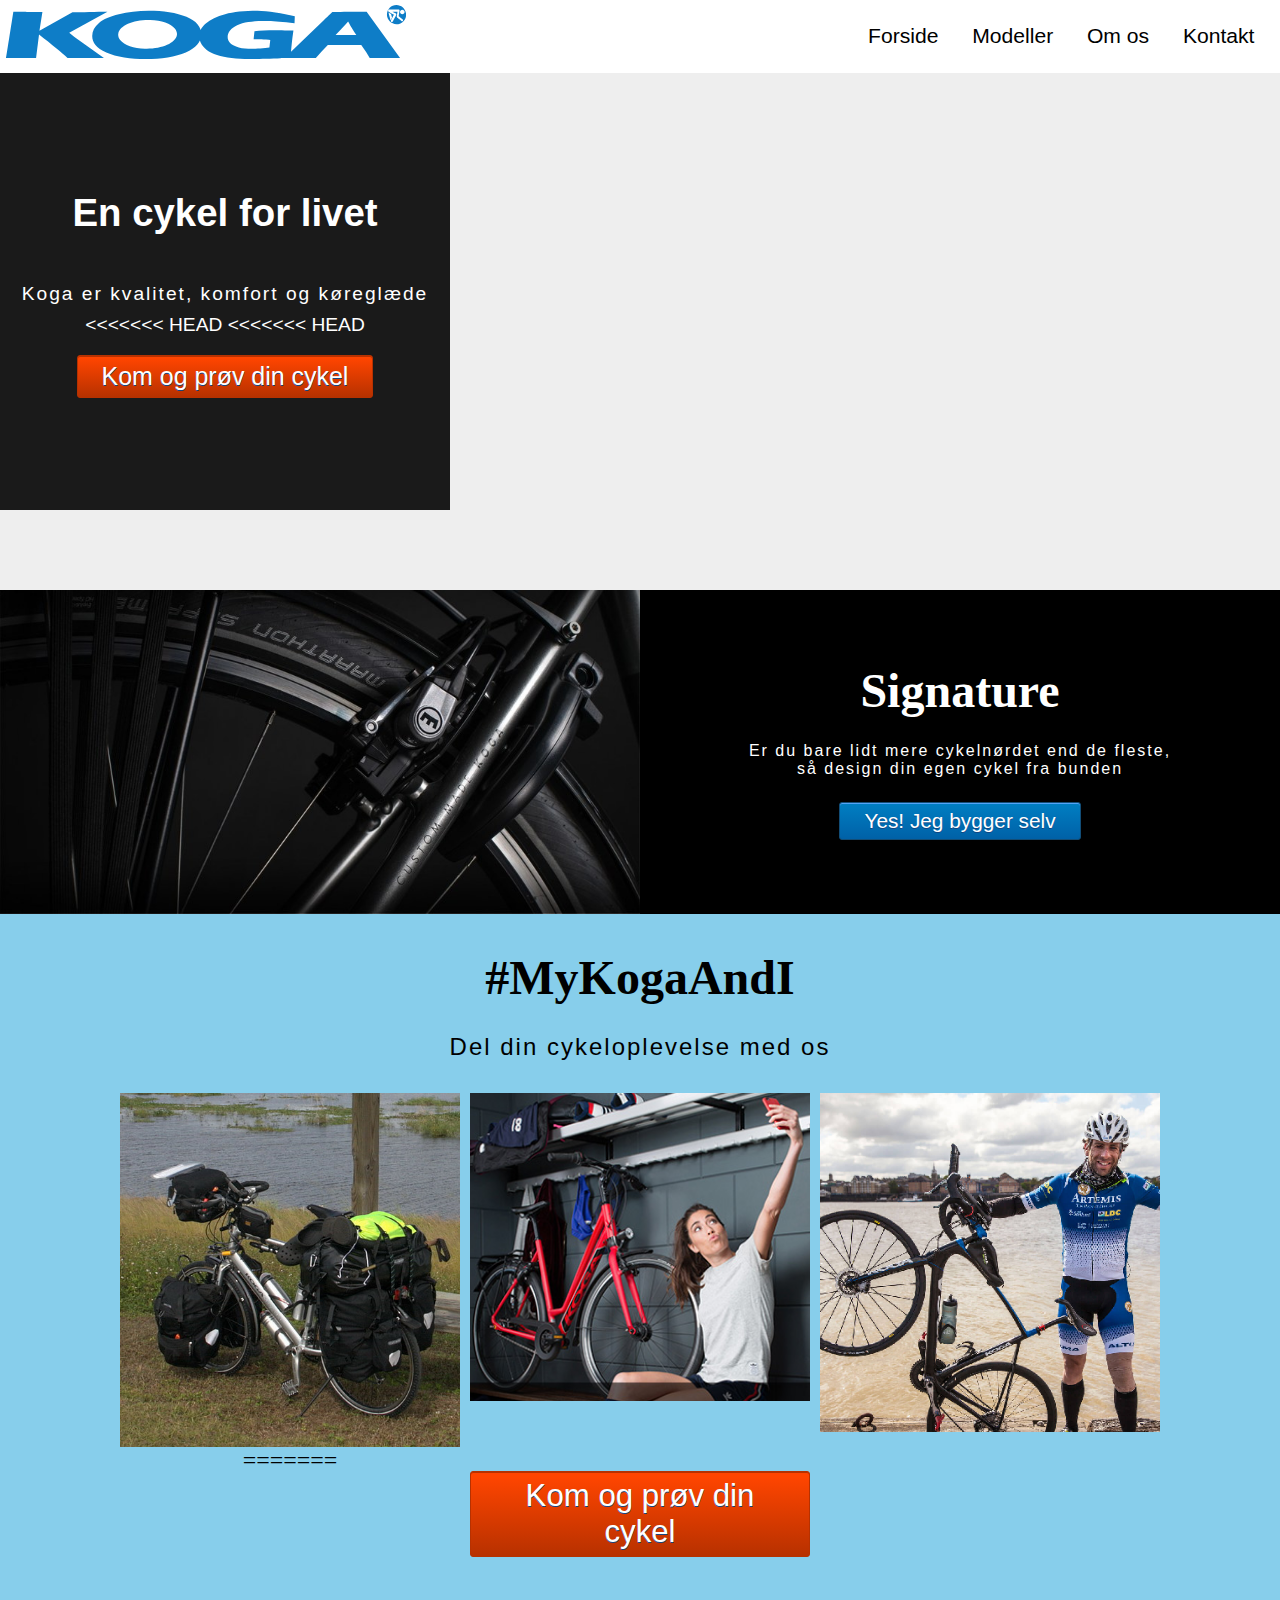
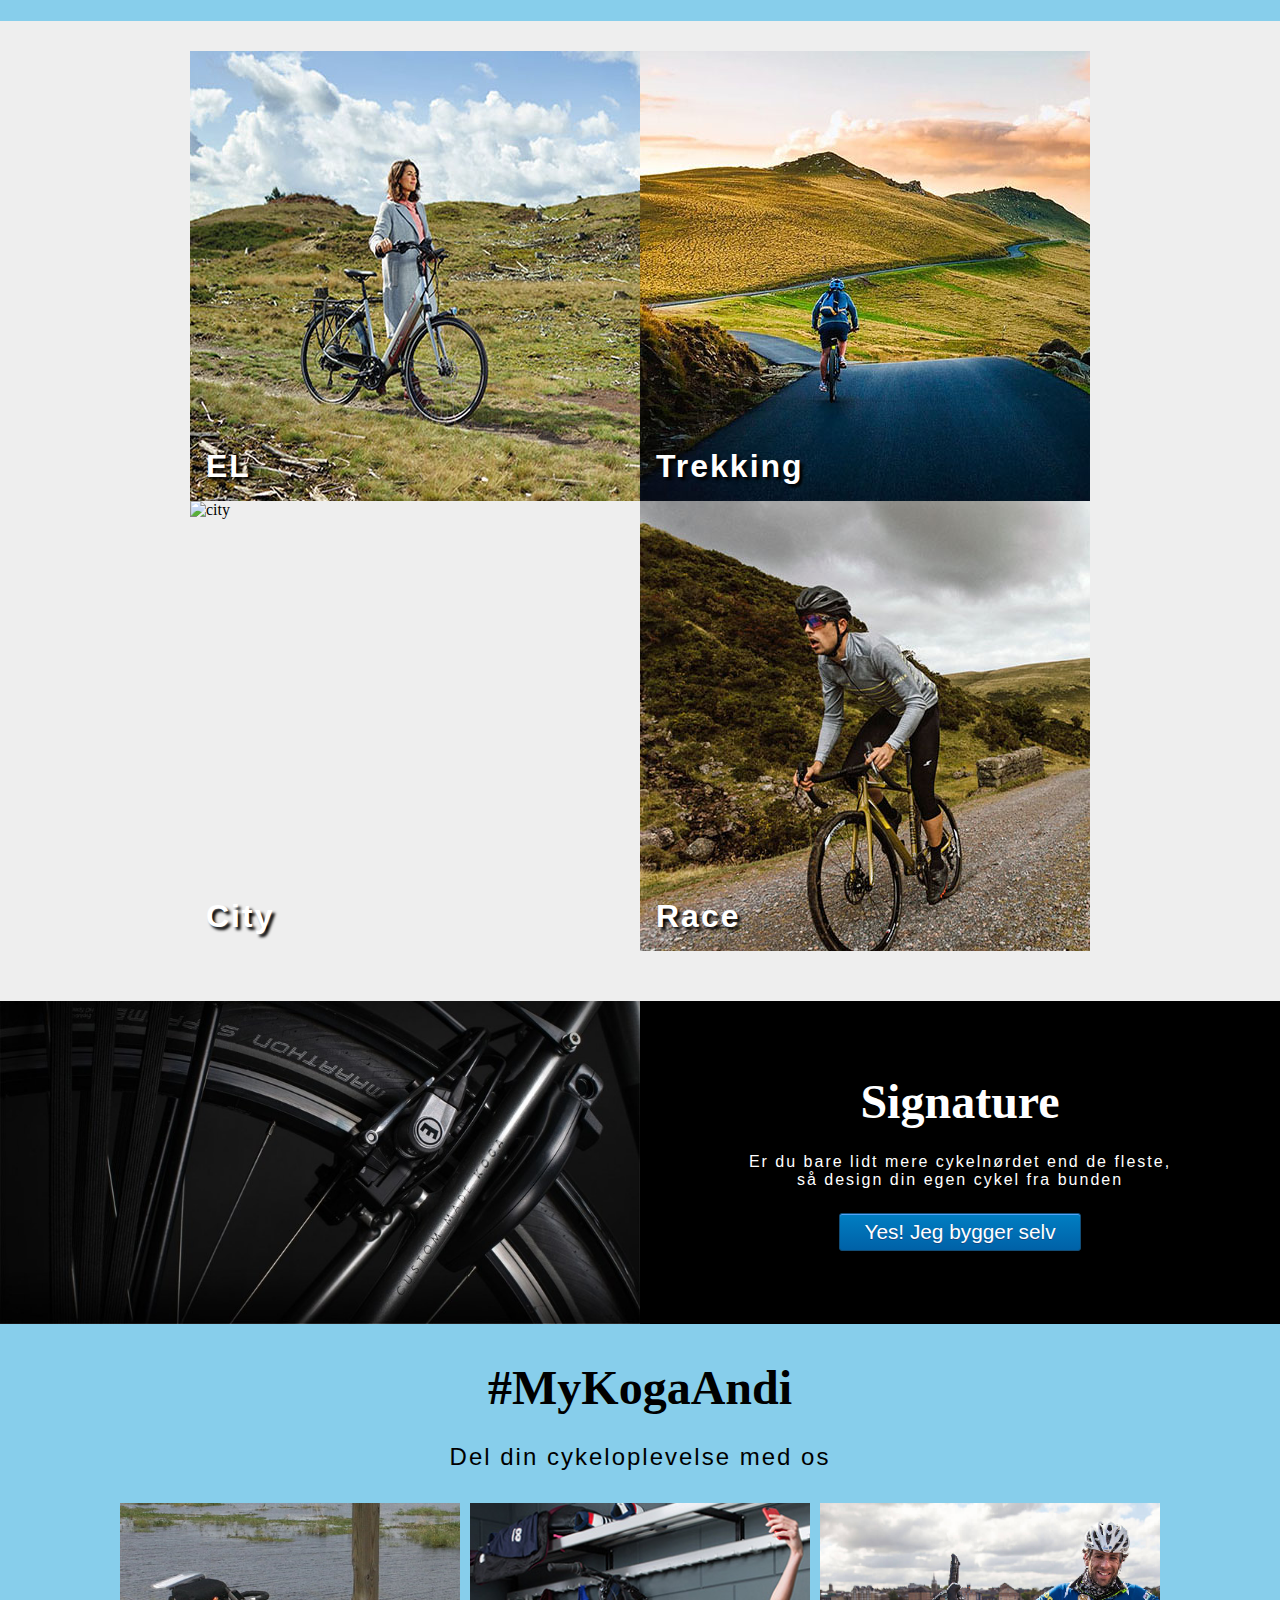
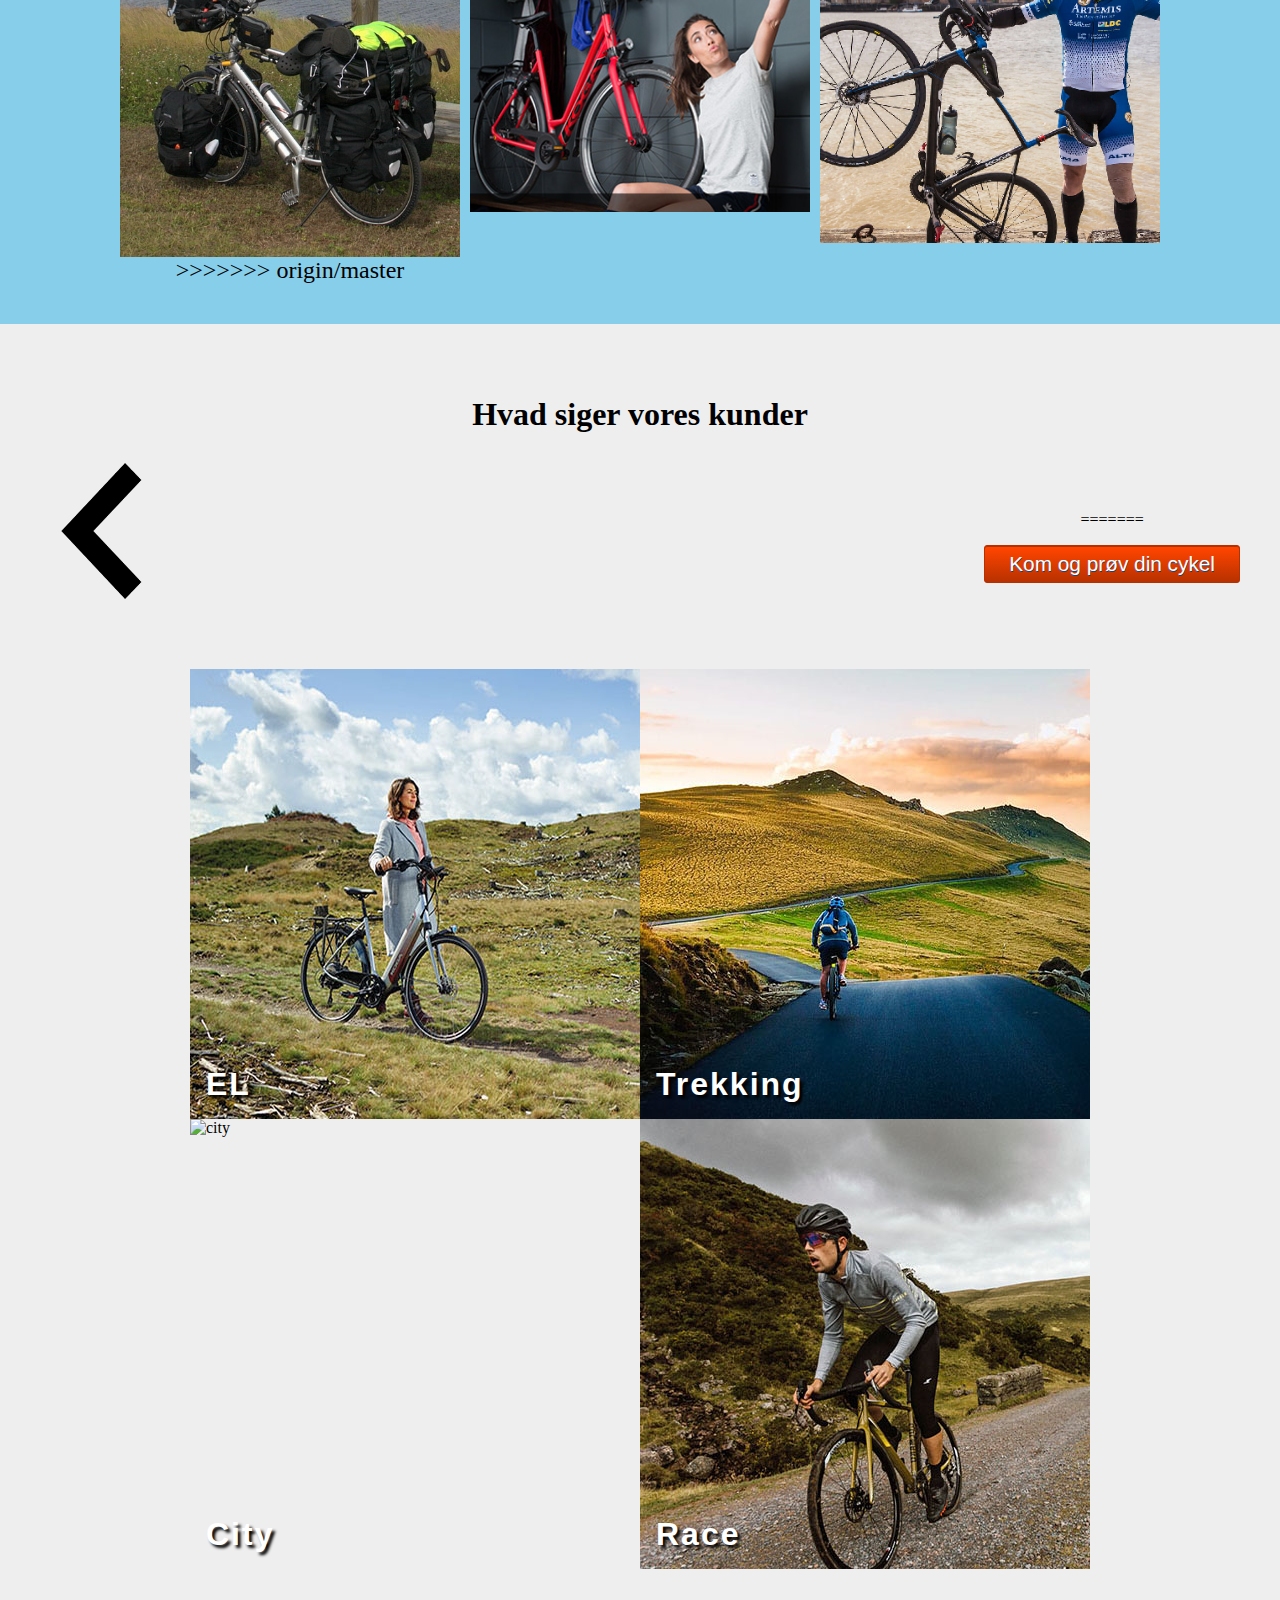
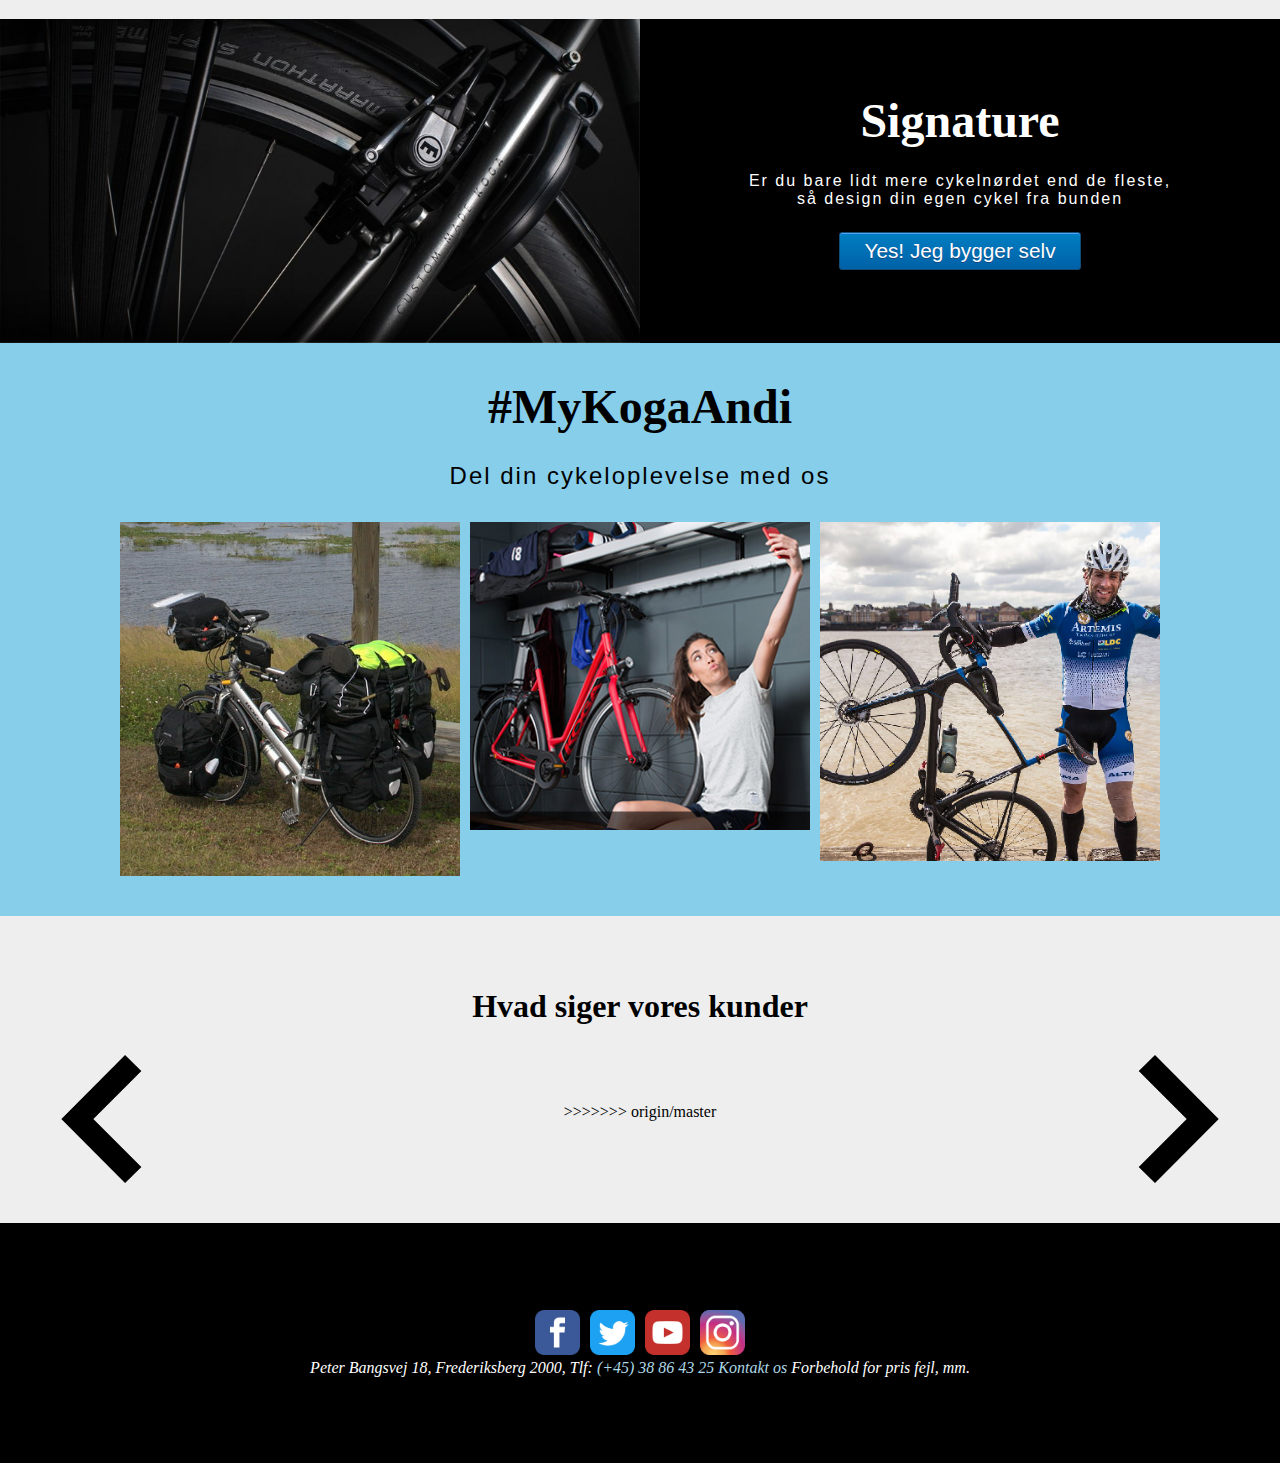
==== commit c3ab496a: "Dynamiske kategorier" ====
--- a/index.html
+++ b/index.html
@@ -2,39 +2,41 @@
 <html lang="da">
 
 <head>
-    <meta charset="UTF-8">
-    <meta name="viewport" content="width=device-width, initial-scale=1">
-    <meta http-equiv="X-UA-Compatible" content="IE=edge">
-    <link rel="stylesheet" type="text/css" href="style.css">
-    <meta name="author" content="Gruppe 5, hold A">
-    <meta name="keywords" content="bike, gallery, models, customized, koga, city, trekking, mountain, race, el, cykel, danmark, denmark, scandinavia">
-    <meta name="description" content="site for cykel leverandør i danmark">
-    <title>Koga Center</title>
+	<meta charset="UTF-8">
+	<meta name="viewport" content="width=device-width, initial-scale=1">
+	<meta http-equiv="X-UA-Compatible" content="IE=edge">
+	<link rel="stylesheet" type="text/css" href="style.css">
+	<meta name="author" content="Gruppe 5, hold A">
+	<meta name="keywords" content="bike, gallery, models, customized, koga, city, trekking, mountain, race, el, cykel, danmark, denmark, scandinavia">
+	<meta name="description" content="site for Koga cykel leverandør i danmark">
+	<title>Koga Center</title>
 </head>
 
 <body>
-    <header>
-    </header>
-    <main>
-        <section id="front_page_splash_n_tekst">
-            <div id="splash_image">
-            </div>
-
-            <div class="innholdstekst">
-                <h3>
-                    En cykel for livet
-                </h3>
-                <p>Koga er kvalitet, komfort og køreglæde</p>
-                <!--<div class="buttons">
+	<header>
+	</header>
+	<main>
+		<section id="front_page_splash_n_tekst">
+			<div id="splash_image">
+			</div>
+
+			<div class="innholdstekst">
+				<h3>
+					En cykel for livet
+				</h3>
+				<p>Koga er kvalitet, komfort og køreglæde</p>
+				<!--<div class="buttons">
 				<a href="modeller.html">Modeller</a>
 			</div>-->
+<<<<<<< HEAD
+<<<<<<< HEAD
                 <div class="buttons buttons_contact">
                     <a href="kontakt.html">Kom og prøv din cykel</a>
                 </div>
             </div>
         </section>
         <section class="kategorier">
-            <div class="kategori_img el">
+            <!--<div class="kategori_img el">
                 <p>EL</p>
                 <img src="images/elbike.jpg" alt="elcykel">
             </div>
@@ -49,8 +51,14 @@
             <div class="kategori_img race">
                 <p>Race</p>
                 <img src="images/race.jpg" alt="race">
-            </div>
+            </div>-->
         </section>
+        <template>
+            <div class="kategori_img">
+                <p class="title"></p>
+                <img src="" alt="">
+            </div>
+        </template>
         <section id="signature">
             <a href="signature.html"><img src="images/Signature_byg_selv_cykel.jpg" alt="signature"></a>
             <div class="signature_text">
@@ -64,33 +72,135 @@
         </section>
         <section>
             <div id="banner">
-                <h2>#MyKogaAndi</h2>
+                <h2>#MyKogaAndI</h2>
                 <p>Del din cykeloplevelse med os</p>
                 <div class="koga_story_grid">
                     <img class="story_1" src="images/story1.png" alt="cykel fra koga centeret" />
                     <img class="story_2" src="images/story2.png" alt="kvinde med sin Koga cykel" />
                     <img class="story_3" src="images/story3.png" alt="Mand på tur med sin Koga cykel" />
-
-                </div>
-            </div>
-        </section>
-        <section class="Testimonials">
-            <h3>Hvad siger vores kunder</h3>
-
-            <div class="slider">
-                <img class=" arrow prevArrow" src="images/arrow_left.png" alt="prevArrow">
-
-                <div class="testimonial_text">
-                    <h2></h2>
-                    <p></p>
-
-                </div>
-                <img class="arrow nextArrow" src="images/arrow_right.png" alt="nextArrow">
-            </div>
-        </section>
-    </main>
-    <footer></footer>
-    <script src="contentLoad.js"></script>
-    <script src="frontpage.js"></script>
-    <script src="testimonials.js"></script>
+=======
+				<div class="buttons buttons_contact">
+					<a href="kontakt.html">Kom og prøv din cykel</a>
+				</div>
+			</div>
+		</section>
+		<section class="kategorier">
+			<div class="kategori_img el">
+				<p>EL</p>
+				<img src="images/elbike.jpg" alt="elcykel">
+			</div>
+			<div class="kategori_img trekk">
+				<p>Trekking</p>
+				<img src="images/trekking.jpg" alt="trekking">
+			</div>
+			<div class="kategori_img city">
+				<p>City</p>
+				<img src="images/city.jpg" alt="city">
+			</div>
+			<div class="kategori_img race">
+				<p>Race</p>
+				<img src="images/race.jpg" alt="race">
+			</div>
+		</section>
+		<section id="signature">
+			<a href="signature.html"><img src="images/Signature_byg_selv_cykel.jpg" alt="signature"></a>
+			<div class="signature_text">
+				<h2>Signature</h2>
+				<p>Er du bare lidt mere cykelnørdet end de fleste, <br>så design din egen cykel fra bunden</p>
+
+				<div class="buttons">
+					<a href="signature.html">Yes! Jeg bygger selv</a>
+				</div>
+			</div>
+		</section>
+		<section>
+			<div id="banner">
+				<h2>#MyKogaAndi</h2>
+				<p>Del din cykeloplevelse med os</p>
+				<div class="koga_story_grid">
+					<img class="story_1" src="images/story1.png" alt="cykel fra koga centeret" />
+					<img class="story_2" src="images/story2.png" alt="kvinde med sin Koga cykel" />
+					<img class="story_3" src="images/story3.png" alt="Mand på tur med sin Koga cykel" />
+>>>>>>> origin/master
+
+				</div>
+			</div>
+		</section>
+		<section class="Testimonials">
+			<h3>Hvad siger vores kunder</h3>
+
+			<div class="slider">
+				<img class=" arrow prevArrow" src="images/arrow_left.png" alt="prevArrow">
+
+				<div class="testimonial_text">
+					<h2></h2>
+					<p></p>
+
+=======
+				<div class="buttons buttons_contact">
+					<a href="kontakt.html">Kom og prøv din cykel</a>
+				</div>
+			</div>
+		</section>
+		<section class="kategorier">
+			<div class="kategori_img el">
+				<p>EL</p>
+				<img src="images/elbike.jpg" alt="elcykel">
+			</div>
+			<div class="kategori_img trekk">
+				<p>Trekking</p>
+				<img src="images/trekking.jpg" alt="trekking">
+			</div>
+			<div class="kategori_img city">
+				<p>City</p>
+				<img src="images/city.jpg" alt="city">
+			</div>
+			<div class="kategori_img race">
+				<p>Race</p>
+				<img src="images/race.jpg" alt="race">
+			</div>
+		</section>
+		<section id="signature">
+			<a href="signature.html"><img src="images/Signature_byg_selv_cykel.jpg" alt="signature"></a>
+			<div class="signature_text">
+				<h2>Signature</h2>
+				<p>Er du bare lidt mere cykelnørdet end de fleste, <br>så design din egen cykel fra bunden</p>
+
+				<div class="buttons">
+					<a href="signature.html">Yes! Jeg bygger selv</a>
+				</div>
+			</div>
+		</section>
+		<section>
+			<div id="banner">
+				<h2>#MyKogaAndi</h2>
+				<p>Del din cykeloplevelse med os</p>
+				<div class="koga_story_grid">
+					<img class="story_1" src="images/story1.png" alt="cykel fra koga centeret" />
+					<img class="story_2" src="images/story2.png" alt="kvinde med sin Koga cykel" />
+					<img class="story_3" src="images/story3.png" alt="Mand på tur med sin Koga cykel" />
+
+				</div>
+			</div>
+		</section>
+		<section class="Testimonials">
+			<h3>Hvad siger vores kunder</h3>
+
+			<div class="slider">
+				<img class=" arrow prevArrow" src="images/arrow_left.png" alt="prevArrow">
+
+				<div class="testimonial_text">
+					<h2></h2>
+					<p></p>
+
+>>>>>>> origin/master
+				</div>
+				<img class="arrow nextArrow" src="images/arrow_right.png" alt="nextArrow">
+			</div>
+		</section>
+	</main>
+	<footer></footer>
+	<script src="contentLoad.js"></script>
+	<script src="frontpage.js"></script>
+	<script src="testimonials.js"></script>
 </body></html>
--- a/style.css
+++ b/style.css
@@ -1,26 +1,26 @@
 * {
-    margin: 0;
+	margin: 0;
 }
 
 
 
 body {
-    background-color: #eee;
+	background-color: #eee;
 }
 
 main {
-    display: grid;
-    grid-template-columns: 100%;
-    grid-template-areas: "header"
-        "main"
-        "footer";
-    padding: 60px 0px 0px 0px;
-    background-color: #eee
+	display: grid;
+	grid-template-columns: 100%;
+	grid-template-areas: "header"
+		"main"
+		"footer";
+	padding: 60px 0px 0px 0px;
+	background-color: #eee
 }
 
 img {
-    width: 100%;
-    display: block;
+	width: 100%;
+	display: block;
 }
 
 /**********/
@@ -28,10 +28,10 @@
 /**********/
 
 #logo img {
-    width: 40%;
-    height: 7vh;
-    padding: 0.3em 0.4em;
-    cursor: pointer;
+	width: 40%;
+	height: 7vh;
+	padding: 0.3em 0.4em;
+	cursor: pointer;
 }
 
 /***********************/
@@ -39,32 +39,32 @@
 /***********************/
 
 nav {
-    display: block;
-    text-align: right;
-    padding-right: 1em;
-    font-size: 1.2em;
+	display: block;
+	text-align: right;
+	padding-right: 1em;
+	font-size: 1.2em;
 }
 
 .nav_link {
-    color: black;
-    list-style-type: none;
-    text-decoration: none;
-    width: 100%;
-    padding: 0.3em;
-    flex-wrap: wrap;
-    flex-direction: column;
-    display: block;
-    font-family: sans-serif;
-    cursor: pointer;
+	color: black;
+	list-style-type: none;
+	text-decoration: none;
+	width: 100%;
+	padding: 0.3em;
+	flex-wrap: wrap;
+	flex-direction: column;
+	display: block;
+	font-family: sans-serif;
+	cursor: pointer;
 }
 
 .nav_link:hover {
-    color: #0e7dc7;
-    text-decoration: underline;
+	color: #0e7dc7;
+	text-decoration: underline;
 }
 
 p a {
-    text-decoration: none;
+	text-decoration: none;
 }
 
 /****************/
@@ -72,16 +72,16 @@
 /****************/
 
 #front_page_splash_n_tekst {
-    display: flex;
-    flex-direction: column;
+	display: flex;
+	flex-direction: column;
 }
 
 section #splash_image {
-    background-image: url(images/splash_image.jpg);
-    background-repeat: no-repeat;
-    background-size: cover;
-    background-position: 55% 0%;
-    height: 50vh;
+	background-image: url(images/splash_image.jpg);
+	background-repeat: no-repeat;
+	background-size: cover;
+	background-position: 55% 0%;
+	height: 50vh;
 }
 
 
@@ -91,30 +91,56 @@
 /*********************/
 
 h1 {
+	font-family: sans-serif;
+	text-align: center;
+}
+
+h2 {
+<<<<<<< HEAD
+<<<<<<< HEAD
     font-family: sans-serif;
+    font-size: 3rem;
     text-align: center;
-}
-
-h2 {
-    font-family: sans-serif;
-    font-size: 3em;
-    text-align: center;
-    padding-bottom: 1em;
-    padding-top: 1em;
+    padding-bottom: 1rem;
+    padding-top: 1rem;
 }
 
 h3 {
     text-align: center;
-    font-size: 2em;
+    font-size: 2rem;
+=======
+	font-family: sans-serif;
+	font-size: 3em;
+	text-align: center;
+	padding-bottom: 1em;
+	padding-top: 1em;
+}
+
+h3 {
+	text-align: center;
+	font-size: 2em;
+>>>>>>> origin/master
+=======
+	font-family: sans-serif;
+	font-size: 3em;
+	text-align: center;
+	padding-bottom: 1em;
+	padding-top: 1em;
+}
+
+h3 {
+	text-align: center;
+	font-size: 2em;
+>>>>>>> origin/master
 }
 
 h4 {
-    padding-bottom: 6px;
+	padding-bottom: 6px;
 }
 
 
 .contact_grid h3 {
-    text-align: left;
+	text-align: left;
 }
 
 
@@ -122,20 +148,20 @@
 /* frontpage text */
 /******************/
 .innholdstekst {
-    font-family: sans-serif;
-    font-size: 1.2em;
-    text-align: center;
-    background-color: black;
-    color: white;
-    padding: 20px;
+	font-family: sans-serif;
+	font-size: 1.2em;
+	text-align: center;
+	background-color: black;
+	color: white;
+	padding: 20px;
 }
 
 p {
-    font-family: sans-serif;
-    font-size: 1em;
-    padding: 0.5em;
-    letter-spacing: 2px;
-    /* denne bør endres */
+	font-family: sans-serif;
+	font-size: 1em;
+	padding: 0.5em;
+	letter-spacing: 2px;
+	/* denne bør endres */
 }
 
 /******************/
@@ -143,81 +169,81 @@
 /******************/
 
 .buttons {
-    text-align: center;
-    padding-bottom: 1em;
-    padding-top: 1em;
+	text-align: center;
+	padding-bottom: 1em;
+	padding-top: 1em;
 }
 
 .buttons a {
-    text-decoration: none;
-    box-shadow: inset 0px 1px 0px 0px #54a3f7;
-    background: linear-gradient(to bottom, #007dc1 5%, #0061a7 100%);
-    background-color: #007dc1;
-    border-radius: 3px;
-    border: 1px solid #124d77;
-    display: inline-block;
-    cursor: pointer;
-    color: #ffffff;
-    font-family: Arial;
-    font-size: 1.3em;
-    padding: 6px 24px;
-    text-decoration: none;
-    text-shadow: 0px 1px 0px #154682;
+	text-decoration: none;
+	box-shadow: inset 0px 1px 0px 0px #54a3f7;
+	background: linear-gradient(to bottom, #007dc1 5%, #0061a7 100%);
+	background-color: #007dc1;
+	border-radius: 3px;
+	border: 1px solid #124d77;
+	display: inline-block;
+	cursor: pointer;
+	color: #ffffff;
+	font-family: Arial;
+	font-size: 1.3em;
+	padding: 6px 24px;
+	text-decoration: none;
+	text-shadow: 0px 1px 0px #154682;
 }
 
 .buttons a:hover {
-    background: linear-gradient(to bottom, #0061a7 5%, #007dc1 100%);
-    background-color: #0061a7;
+	background: linear-gradient(to bottom, #0061a7 5%, #007dc1 100%);
+	background-color: #0061a7;
 }
 
 .buttons a:active {
-    position: relative;
-    top: 1px;
+	position: relative;
+	top: 1px;
 }
 
 .buttons.buttons_contact a {
-    background: linear-gradient(to bottom, #FF4500 5%, #B73100 100%);
-    border: 1px solid #B73100;
-    background-color: #B73100;
-    box-shadow: inset 0px 1px 0px 0px #B73100;
+	background: linear-gradient(to bottom, #FF4500 5%, #B73100 100%);
+	border: 1px solid #B73100;
+	background-color: #B73100;
+	box-shadow: inset 0px 1px 0px 0px #B73100;
 
 }
 
 .buttons.buttons_contact a:hover {
-    background: linear-gradient(to bottom, #B73100 5%, #FF4500 100%);
+	background: linear-gradient(to bottom, #B73100 5%, #FF4500 100%);
 
 }
 
 
 /*arrow to testimonials*/
 .arrow {
-    position: relative;
-    width: 10vw;
+	position: relative;
+	width: 10vw;
 }
 
 .back {
-    padding: 0 0 0 110px;
+	padding: 0 0 0 110px;
 }
 
 .back a {
-    text-decoration: none;
-    box-shadow: inset 0px 1px 0px 0px #54a3f7;
-    background: linear-gradient(to bottom, #007dc1 5%, #0061a7 100%);
-    background-color: #007dc1;
-    border-radius: 3px;
-    border: 1px solid #124d77;
-    display: inline-block;
-    cursor: pointer;
-    color: #ffffff;
-    font-family: Arial;
-    font-size: 1.3em;
-    padding: 6px 24px;
-    text-decoration: none;
-    text-shadow: 0px 1px 0px #154682;
+	text-decoration: none;
+	box-shadow: inset 0px 1px 0px 0px #54a3f7;
+	background: linear-gradient(to bottom, #007dc1 5%, #0061a7 100%);
+	background-color: #007dc1;
+	border-radius: 3px;
+	border: 1px solid #124d77;
+	display: inline-block;
+	cursor: pointer;
+	color: #ffffff;
+	font-family: Arial;
+	font-size: 1.3em;
+	padding: 6px 24px;
+	text-decoration: none;
+	text-shadow: 0px 1px 0px #154682;
 }
 
 .back.about_back {
-    padding: 40px 100px 0;
+	padding: 40px 100px 0;
 }
 
 /***********/
@@ -225,26 +251,26 @@
 /***********/
 
 .kategorier {
-    display: grid;
-    grid-template-columns: 1fr;
-    grid-auto-rows: 1fr 1fr 1fr 1fr;
-    margin: auto;
+	display: grid;
+	grid-template-columns: 1fr;
+	grid-auto-rows: 1fr 1fr 1fr 1fr;
+	margin: auto;
 }
 
 .kategori_img {
-    position: relative;
+	position: relative;
 
 }
 
 .kategorier p {
-    position: absolute;
-    z-index: 5;
-    color: white;
-    font-weight: 600;
-    font-family: sans-serif;
-    font-size: 2em;
-    bottom: 0;
-    text-shadow: 3px 3px 3px black;
+	position: absolute;
+	z-index: 5;
+	color: white;
+	font-weight: 600;
+	font-family: sans-serif;
+	font-size: 2em;
+	bottom: 0;
+	text-shadow: 3px 3px 3px black;
 }
 
 /*********************/
@@ -252,20 +278,20 @@
 /*********************/
 
 #signature {
-    display: grid;
-    grid-template-columns: 1fr;
-    grid-auto-rows: 1fr;
-    background-color: black;
-    margin: auto;
+	display: grid;
+	grid-template-columns: 1fr;
+	grid-auto-rows: 1fr;
+	background-color: black;
+	margin: auto;
 }
 
 .signature_text {
-    display: flex;
-    flex-direction: column;
-    justify-content: center;
-    text-align: center;
-    color: white;
-    padding: 20px;
+	display: flex;
+	flex-direction: column;
+	justify-content: center;
+	text-align: center;
+	color: white;
+	padding: 20px;
 
 }
 
@@ -275,19 +301,19 @@
 /***********/
 
 #banner {
-    display: flex;
-    flex-direction: column;
-    text-align: center;
-    font-size: 1.5em;
-    background-color: skyblue;
-    padding: 20px 100px;
+	display: flex;
+	flex-direction: column;
+	text-align: center;
+	font-size: 1.5em;
+	background-color: skyblue;
+	padding: 20px 100px;
 }
 
 .koga_story_grid {
-    display: grid;
-    grid-template-columns: 1fr 1fr 1fr;
-    grid-column-gap: 10px;
-    padding: 20px;
+	display: grid;
+	grid-template-columns: 1fr 1fr 1fr;
+	grid-column-gap: 10px;
+	padding: 20px;
 
 }
 
@@ -296,28 +322,28 @@
 /****************/
 
 .Testimonials {
-    display: flex;
-    flex-direction: column;
-    padding: 40px;
-    background-color: #eee;
+	display: flex;
+	flex-direction: column;
+	padding: 40px;
+	background-color: #eee;
 
 }
 
 .Testimonials h3 {
-    padding-bottom: 30px;
+	padding-bottom: 30px;
 
 }
 
 .Testimonials p {
-    font-size: 1em;
+	font-size: 1em;
 }
 
 
 .slider {
-    display: flex;
-    justify-content: space-between;
-    flex-direction: row;
-    text-align: center;
+	display: flex;
+	justify-content: space-between;
+	flex-direction: row;
+	text-align: center;
 
 }
 
@@ -327,25 +353,29 @@
 /* Kategori    */
 /***************/
 
+.category {
+    padding-top: 80px;
+}
+
 .list {
-    display: flex;
-    flex-direction: column;
-    justify-content: center;
-    text-align: center;
-    margin: auto;
-    margin-bottom: 20px;
+	display: flex;
+	flex-direction: column;
+	justify-content: center;
+	text-align: center;
+	margin: auto;
+	margin-bottom: 20px;
 
 }
 
 .kortTekst {
-    font-size: 1.2em;
+	font-size: 1.2em;
 }
 
 .every_bike {
-    margin: 10px;
-    border: 1px solid grey;
-    background-color: white;
-    padding: 0 10px 20px;
+	margin: 10px;
+	border: 1px solid grey;
+	background-color: white;
+	padding: 0 10px 20px;
 }
 
 
@@ -354,38 +384,42 @@
 /***************/
 
 
+/*
 #bike_image {
-    background-image: url(images/splash_image.jpg);
-    background-repeat: no-repeat;
-    background-size: cover;
-    background-position: 55% 0%;
-    height: 60vh;
-}
+	background-image: url(images/splash_image.jpg);
+	background-repeat: no-repeat;
+	background-size: cover;
+	background-position: 55% 0%;
+	height: 60vh;
+}
+*/
 
 .bike_main {
-    padding: 40px 0 0 0;
+	padding: 40px 0 0 0;
 }
 
 
 .main_text {
-    padding: 20px;
+	padding: 20px;
 }
 
 .info .pris {
-    height: 20px;
-    background-color: #0061a7;
+	height: 20px;
+	background-color: #0061a7;
 }
 
 /*****************/
 /* signature page*/
 /*****************/
+/*
 #signature_image {
-    background-image: url(images/Signature_byg_selv_cykel.jpg);
-    background-repeat: no-repeat;
-    background-size: cover;
-    background-position: 55% 0%;
-    height: 40vh;
-}
+	background-image: url(images/Signature_byg_selv_cykel.jpg);
+	background-repeat: no-repeat;
+	background-size: cover;
+	background-position: 55% 0%;
+	height: 40vh;
+}
+*/
 
 
 
@@ -394,12 +428,12 @@
 /***************/
 
 .about_text {
-    padding: 0 20px 20px 20px;
+	padding: 0 20px 20px 20px;
 }
 
 .about_text .wp-block-image {
-    margin: 20px auto;
-    width: 80%;
+	margin: 20px auto;
+	width: 80%;
 }
 
 
@@ -407,38 +441,38 @@
 /* Kontakt     */
 /***************/
 .contact_grid {
-    display: grid;
-    grid-template-columns: 1fr;
-    padding-top: 100px;
+	display: grid;
+	grid-template-columns: 1fr;
+	padding-top: 100px;
 }
 
 
 .mapouter {
-    position: relative;
+	position: relative;
 }
 
 /*de her to class' findes kun inde i coden i WP kontakt-siden.
 Det er gjort for at kunne style dem ind, hver deres sted i grid'et*/
 .contact_adress {
-    display: flex;
-    flex-direction: column;
-    margin: 20px;
+	display: flex;
+	flex-direction: column;
+	margin: 20px;
 }
 
 .contact_text {
-    display: flex;
-    flex-direction: column;
-    text-align: left;
-    margin: 20px;
+	display: flex;
+	flex-direction: column;
+	text-align: left;
+	margin: 20px;
 }
 
 .contact_text h2,
 .contact_adress h2 {
-    text-align: left;
+	text-align: left;
 }
 
 .contact_text p {
-    padding: 0;
+	padding: 0;
 }
 
 
@@ -449,11 +483,11 @@
 
 
 .gmap_canvas iframe {
-    overflow: hidden;
-    background: none !important;
-    width: 100%;
-    height: 40vh;
-    border-style: none;
+	overflow: hidden;
+	background: none !important;
+	width: 100%;
+	height: 40vh;
+	border-style: none;
 }
 
 
@@ -463,60 +497,71 @@
 /**********/
 
 footer {
-    display: flex;
-    flex-direction: column;
-    justify-content: center;
-    text-align: center;
-    margin: auto;
-    height: 200px;
-    padding: 20px;
-    background-color: black;
-    color: white;
+	display: flex;
+	flex-direction: column;
+	justify-content: center;
+	text-align: center;
+	margin: auto;
+	height: 200px;
+	padding: 20px;
+	background-color: black;
+	color: white;
 
 }
 
 
 footer #contact_info {
-    display: inline;
-    text-align: center;
+	display: inline;
+	text-align: center;
 }
 
 footer #contact_info a {
-    text-decoration: none;
-    color: lightblue;
+	text-decoration: none;
+	color: lightblue;
 }
 
 #socialmedia_buttons .some-fb {
-    display: inline-block;
-    padding: 0em 0.5em;
-    width: 35px;
-    height: 45px;
-    background-size: contain;
-    background-repeat: no-repeat;
-    background-position: center center;
-    background-image: url(images/iconmonstr-facebook-3-240.png);
+	display: inline-block;
+	padding: 0em 0.5em;
+	width: 35px;
+	height: 45px;
+	background-size: contain;
+	background-repeat: no-repeat;
+	background-position: center center;
+	background-image: url(images/iconmonstr-facebook-3-240.png);
 }
 
 #socialmedia_buttons .some-tw {
-    display: inline-block;
-    padding: 0em 0.5em;
-    width: 35px;
-    height: 45px;
-    background-size: contain;
-    background-repeat: no-repeat;
-    background-position: center center;
-    background-image: url(images/iconmonstr-twitter-3-240.png);
+	display: inline-block;
+	padding: 0em 0.5em;
+	width: 35px;
+	height: 45px;
+	background-size: contain;
+	background-repeat: no-repeat;
+	background-position: center center;
+	background-image: url(images/iconmonstr-twitter-3-240.png);
 }
 
 #socialmedia_buttons .some-yt {
-    display: inline-block;
-    padding: 0em 0.5em;
-    width: 35px;
-    height: 45px;
-    background-size: contain;
-    background-repeat: no-repeat;
-    background-position: center center;
-    background-image: url(images/iconmonstr-youtube-8-240.png);
+	display: inline-block;
+	padding: 0em 0.5em;
+	width: 35px;
+	height: 45px;
+	background-size: contain;
+	background-repeat: no-repeat;
+	background-position: center center;
+	background-image: url(images/iconmonstr-youtube-8-240.png);
+}
+
+#socialmedia_buttons .some-insta {
+	display: inline-block;
+	padding: 0em 0.5em;
+	width: 35px;
+	height: 45px;
+	background-size: contain;
+	background-repeat: no-repeat;
+	background-position: center center;
+	background-image: url(images/instagram.png);
 }
 
 /****************************************************************************************/
@@ -531,287 +576,287 @@
 
 @media only screen and (min-width: 800px) {
 
-    /**************/
-    /* web nav    */
-    /**************/
-
-    #logo img {
-        width: 25em;
-        height: auto;
-    }
-
-    nav {
-        display: flex;
-        flex-direction: row;
-        justify-content: flex-end;
-        align-items: center;
-    }
-
-    .nav_link {
-        width: auto;
-        margin-right: 1em;
-        font-size: 1.1em;
-        font-weight: 500;
-    }
-
-    .nav_link:last-child {
-        margin-right: 0;
-    }
-
-    .wp-block-image {
-        width: 40vw;
-    }
-
-    #splash_image {
-        flex-grow: 1;
-        min-width: 450px;
-    }
-
-
-
-
-    /**********************/
-    /* web frontpage      */
-    /**********************/
-
-    .innholdstekst {
-        display: flex;
-        position: absolute;
-        width: 450px;
-        min-width: 200px;
-        height: 50vh;
-        flex-direction: column;
-        justify-content: center;
-        background-color: rgba(0, 0, 0, 0.89);
-        padding: 0px;
-
-    }
-
-    .kategorier {
-        display: grid;
-        grid-template-columns: 1fr 1fr;
-        grid-auto-rows: 1fr 1fr;
-        position: relative;
-        margin: auto;
-        padding: 30px 0 20px 0;
-    }
-
-    .kategori_img {
-        overflow: hidden;
-    }
-
-    .kategori_img img:hover {
-        filter: grayscale(.7);
-        transform: scale(1.05);
-        transition: transform .3s ease;
-    }
-
-
-
-    /*************************/
-    /* web Signature banner  */
-    /*************************/
-    #signature {
-        display: grid;
-        grid-template-columns: 1fr 1fr;
-        background-color: black;
-        margin: 30px auto 0 auto;
-    }
-
-    .signature_text {
-        padding: 20px 40px;
-    }
-
-
-
-    /*******************/
-    /* web Kategori    */
-    /*******************/
-
-
-
-    .list {
-        display: grid;
-        grid-template-columns: 1fr 1fr 1fr;
-        padding: 20px 100px 20px;
-    }
-
-
-
-    /***************/
-    /* web bike    */
-    /***************/
-
-
-    /*overall grid*/
-
-    .cykelInfo {
-        display: grid;
-        grid-template-columns: 1fr 1fr 1fr;
-        grid-auto-rows: auto;
-        grid-template-areas:
-            "header header header"
-            ". product ."
-            "main main main"
-            "pic pic info"
-            "subheader subheader subheader";
-        background-color: white;
-        margin: 20px 100px 20px;
-    }
-
-
-    /* placement for grid items for overall grid*/
-
-    .cykelInfo .title {
-        grid-area: header;
-        background-color: white;
-    }
-
-    .cykelInfo .topImg {
-        grid-area: product;
-        padding: 0;
-        background-color: white;
-    }
-
-    .cykelInfo .pic_wrapper {
-        grid-area: pic;
-        align-content: center;
-        padding: 0;
-
-    }
-
-    .cykelInfo .main_text {
-        grid-area: main;
-        padding: 50px;
-        background-color: white;
-    }
-
-    .cykelInfo .info {
-        grid-area: info;
-        padding: 50px;
-        background-color: white;
-    }
-
-    .cykelInfo .sub_heading {
-        grid-area: subheader;
-        background-color: white;
-
-    }
-
-    .benefits {
-        background-color: white;
-    }
-
-
-    /*grid for text*/
-
-    .main_text {
-        display: grid;
-        grid-template-columns: 1fr;
-        grid-auto-rows: auto;
-        grid-template-areas:
-            "kort"
-            "lang";
-    }
-
-
-    /*placement for grid items in text grid */
-
-    .main_text .kortTekst {
-        grid-area: kort;
-    }
-
-    .main_text .langTekst {
-        grid-area: lang;
-    }
-
-
-
-    /*grid for info and button*/
-
-    .info {
-        display: grid;
-        grid-template-columns: 1fr;
-        grid-auto-rows: auto;
-        grid-template-areas:
-            "pris"
-            "button";
-    }
-
-
-    /*placement for grid items in info grid */
-
-    .info .pris {
-        grid-area: pris;
-    }
-
-    .info .buttons_contact {
-        grid-area: button;
-    }
-
-
-
-    /***************/
-    /* web om os    */
-    /***************/
-
-    main.about_text {
-        display: block;
-        margin: auto;
-        padding: 20px 200px;
-    }
-
-    .about_text .wp-block-image {
-        margin: 20px auto;
-        width: 50%;
-    }
-
-
-
-    /*******************/
-    /* web Kontakt     */
-    /*******************/
-
-    /*a grid in 1/3 fractions*/
-    /*map, adress, text*/
-
-    .contact_grid {
-        display: grid;
-        grid-template-columns: 33% 33% 33%;
-    }
-
-    .mapouter {
-        position: relative;
-        grid-column-start: 1;
-        grid-column-end: 2;
-        grid-row-start: 1;
-        grid-row-end: 1;
-    }
-
-    .gmap_canvas {
-        margin: 20px;
-    }
-
-
-    /*de her to class' findes kun inde i coden i WP kontakt-siden.
+	/**************/
+	/* web nav    */
+	/**************/
+
+	#logo img {
+		width: 25em;
+		height: auto;
+	}
+
+	nav {
+		display: flex;
+		flex-direction: row;
+		justify-content: flex-end;
+		align-items: center;
+	}
+
+	.nav_link {
+		width: auto;
+		margin-right: 1em;
+		font-size: 1.1em;
+		font-weight: 500;
+	}
+
+	.nav_link:last-child {
+		margin-right: 0;
+	}
+
+	.wp-block-image {
+		width: 40vw;
+	}
+
+	#splash_image {
+		flex-grow: 1;
+		min-width: 450px;
+	}
+
+
+
+
+	/**********************/
+	/* web frontpage      */
+	/**********************/
+
+	.innholdstekst {
+		display: flex;
+		position: absolute;
+		width: 450px;
+		min-width: 200px;
+		height: 50vh;
+		flex-direction: column;
+		justify-content: center;
+		background-color: rgba(0, 0, 0, 0.89);
+		padding: 0px;
+
+	}
+
+	.kategorier {
+		display: grid;
+		grid-template-columns: 1fr 1fr;
+		grid-auto-rows: 1fr 1fr;
+		position: relative;
+		margin: auto;
+		padding: 30px 0 20px 0;
+	}
+
+	.kategori_img {
+		overflow: hidden;
+	}
+
+	.kategori_img img:hover {
+		filter: grayscale(.7);
+		transform: scale(1.05);
+		transition: transform .3s ease;
+	}
+
+
+
+	/*************************/
+	/* web Signature banner  */
+	/*************************/
+	#signature {
+		display: grid;
+		grid-template-columns: 1fr 1fr;
+		background-color: black;
+		margin: 30px auto 0 auto;
+	}
+
+	.signature_text {
+		padding: 20px 40px;
+	}
+
+
+
+	/*******************/
+	/* web Kategori    */
+	/*******************/
+
+
+
+	.list {
+		display: grid;
+		grid-template-columns: 1fr 1fr 1fr;
+		padding: 20px 100px 20px;
+	}
+
+
+
+	/***************/
+	/* web bike    */
+	/***************/
+
+
+	/*overall grid*/
+
+	.cykelInfo {
+		display: grid;
+		grid-template-columns: 1fr 1fr 1fr;
+		grid-auto-rows: auto;
+		grid-template-areas:
+			"header header header"
+			". product ."
+			"main main main"
+			"pic pic info"
+			"subheader subheader subheader";
+		background-color: white;
+		margin: 20px 100px 20px;
+	}
+
+
+	/* placement for grid items for overall grid*/
+
+	.cykelInfo .title {
+		grid-area: header;
+		background-color: white;
+	}
+
+	.cykelInfo .topImg {
+		grid-area: product;
+		padding: 0;
+		background-color: white;
+	}
+
+	.cykelInfo .pic_wrapper {
+		grid-area: pic;
+		align-content: center;
+		padding: 0;
+
+	}
+
+	.cykelInfo .main_text {
+		grid-area: main;
+		padding: 50px;
+		background-color: white;
+	}
+
+	.cykelInfo .info {
+		grid-area: info;
+		padding: 50px;
+		background-color: white;
+	}
+
+	.cykelInfo .sub_heading {
+		grid-area: subheader;
+		background-color: white;
+
+	}
+
+	.benefits {
+		background-color: white;
+	}
+
+
+	/*grid for text*/
+
+	.main_text {
+		display: grid;
+		grid-template-columns: 1fr;
+		grid-auto-rows: auto;
+		grid-template-areas:
+			"kort"
+			"lang";
+	}
+
+
+	/*placement for grid items in text grid */
+
+	.main_text .kortTekst {
+		grid-area: kort;
+	}
+
+	.main_text .langTekst {
+		grid-area: lang;
+	}
+
+
+
+	/*grid for info and button*/
+
+	.info {
+		display: grid;
+		grid-template-columns: 1fr;
+		grid-auto-rows: auto;
+		grid-template-areas:
+			"pris"
+			"button";
+	}
+
+
+	/*placement for grid items in info grid */
+
+	.info .pris {
+		grid-area: pris;
+	}
+
+	.info .buttons_contact {
+		grid-area: button;
+	}
+
+
+
+	/***************/
+	/* web om os    */
+	/***************/
+
+	main.about_text {
+		display: block;
+		margin: auto;
+		padding: 20px 200px;
+	}
+
+	.about_text .wp-block-image {
+		margin: 20px auto;
+		width: 50%;
+	}
+
+
+
+	/*******************/
+	/* web Kontakt     */
+	/*******************/
+
+	/*a grid in 1/3 fractions*/
+	/*map, adress, text*/
+
+	.contact_grid {
+		display: grid;
+		grid-template-columns: 33% 33% 33%;
+	}
+
+	.mapouter {
+		position: relative;
+		grid-column-start: 1;
+		grid-column-end: 2;
+		grid-row-start: 1;
+		grid-row-end: 1;
+	}
+
+	.gmap_canvas {
+		margin: 20px;
+	}
+
+
+	/*de her to class' findes kun inde i coden i WP kontakt-siden.
 Det er gjort for at kunne style dem ind, hver deres sted i grid'et*/
-    .contact_adress {
-        grid-column-start: 2;
-        margin: 50px 20px;
-    }
-
-    .contact_text {
-        grid-column-start: 3;
-        margin: 50px 20px;
-    }
-
-    /*billedet af butikken*/
-    .shop {
-        grid-column-start: 1;
-        grid-column-end: span col4-start;
-        grid-row-start: 2;
-        grid-row-end: 3;
-    }
+	.contact_adress {
+		grid-column-start: 2;
+		margin: 50px 20px;
+	}
+
+	.contact_text {
+		grid-column-start: 3;
+		margin: 50px 20px;
+	}
+
+	/*billedet af butikken*/
+	.shop {
+		grid-column-start: 1;
+		grid-column-end: span col4-start;
+		grid-row-start: 2;
+		grid-row-end: 3;
+	}
 
 }
 
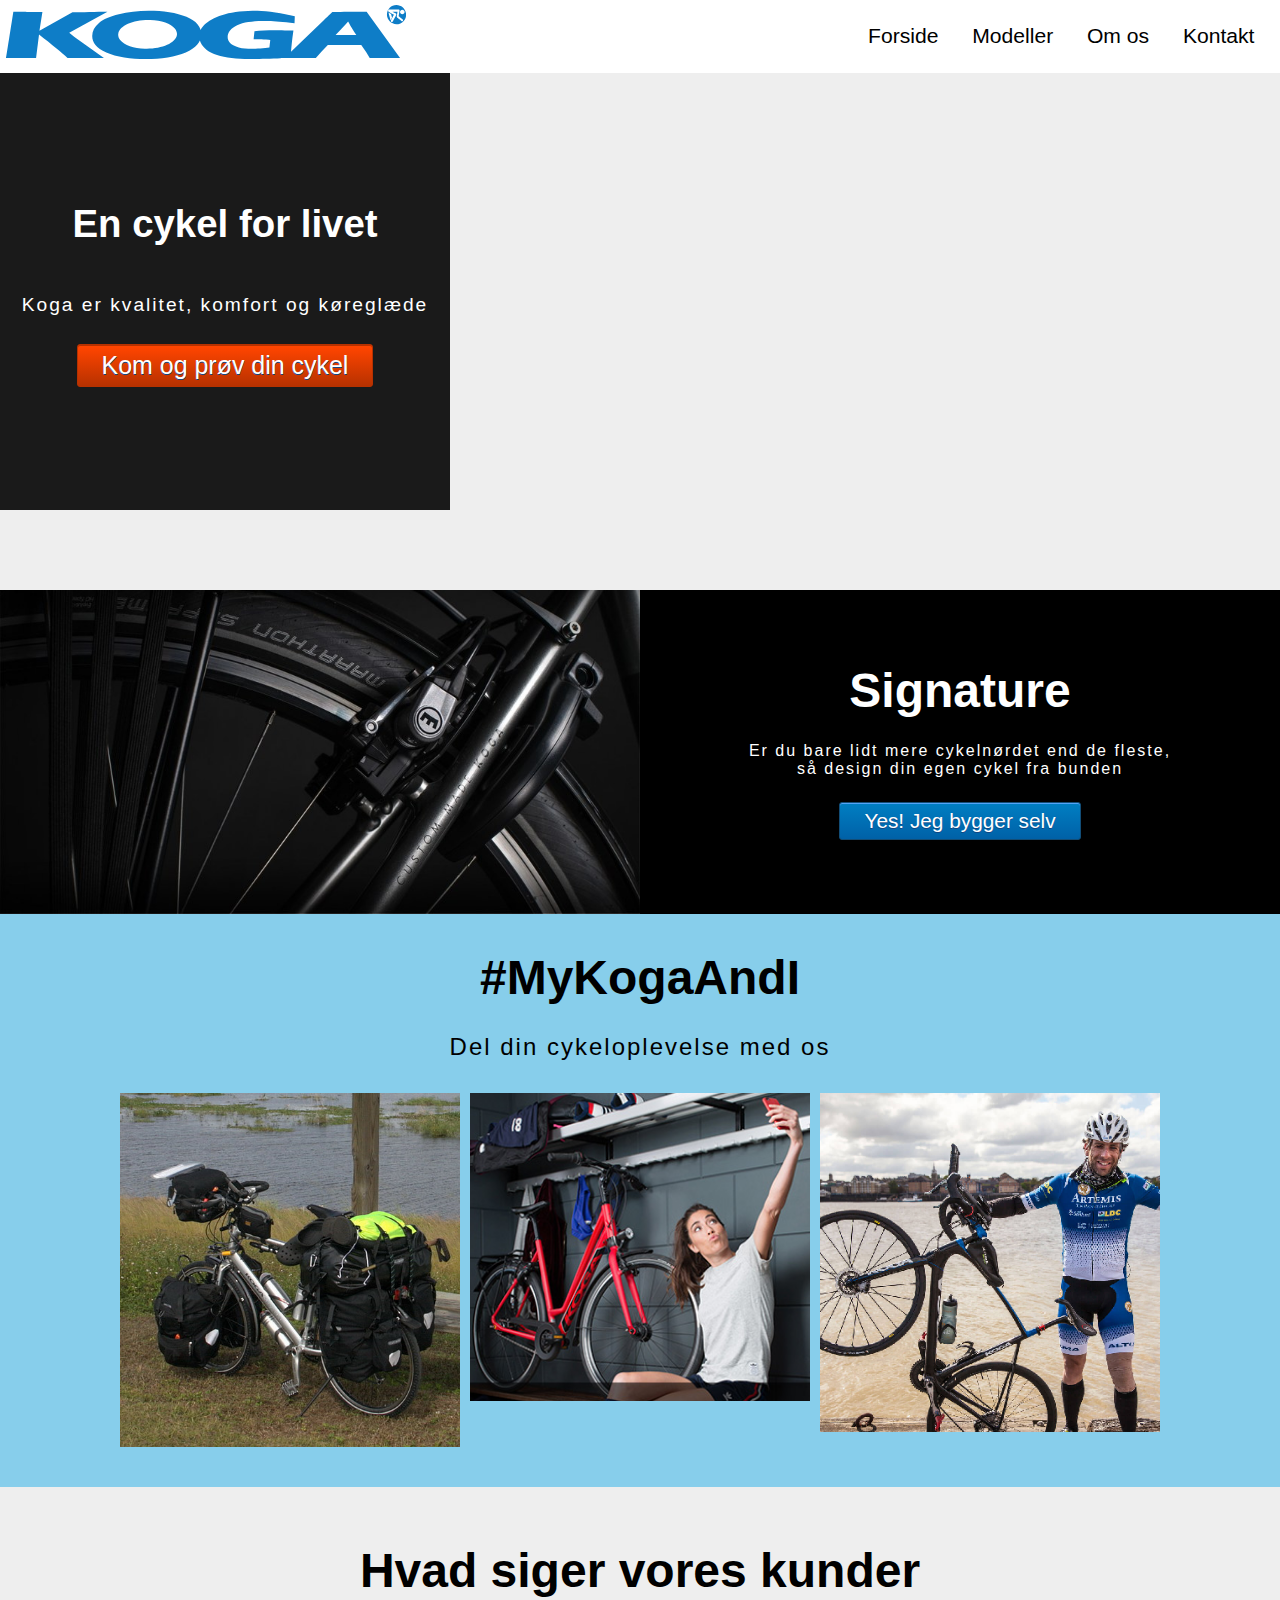
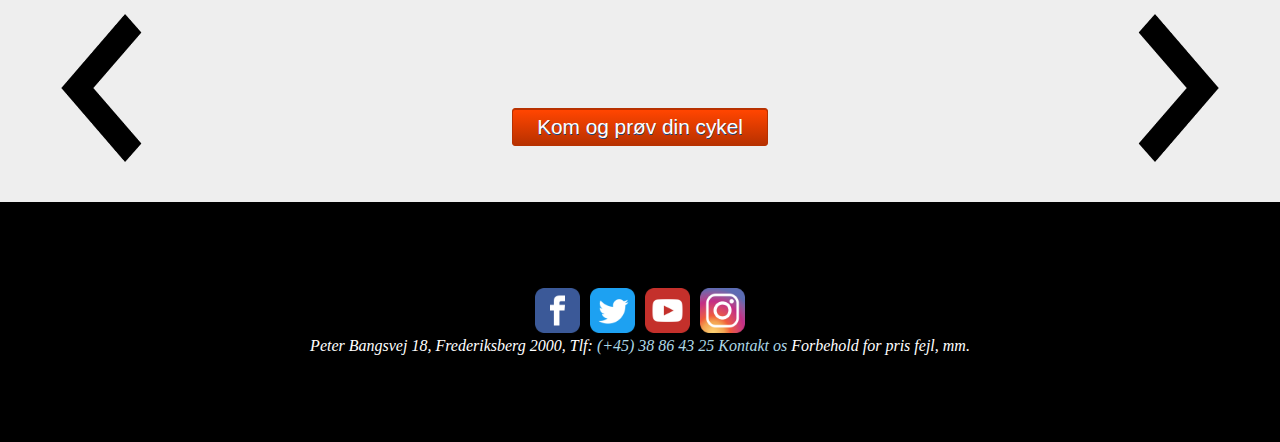
==== commit 1910e7eb: "styling updates" ====
--- a/index.html
+++ b/index.html
@@ -25,33 +25,12 @@
 					En cykel for livet
 				</h3>
 				<p>Koga er kvalitet, komfort og køreglæde</p>
-				<!--<div class="buttons">
-				<a href="modeller.html">Modeller</a>
-			</div>-->
-<<<<<<< HEAD
-<<<<<<< HEAD
                 <div class="buttons buttons_contact">
                     <a href="kontakt.html">Kom og prøv din cykel</a>
                 </div>
             </div>
         </section>
         <section class="kategorier">
-            <!--<div class="kategori_img el">
-                <p>EL</p>
-                <img src="images/elbike.jpg" alt="elcykel">
-            </div>
-            <div class="kategori_img trekk">
-                <p>Trekking</p>
-                <img src="images/trekking.jpg" alt="trekking">
-            </div>
-            <div class="kategori_img city">
-                <p>City</p>
-                <img src="images/city.jpg" alt="city">
-            </div>
-            <div class="kategori_img race">
-                <p>Race</p>
-                <img src="images/race.jpg" alt="race">
-            </div>-->
         </section>
         <template>
             <div class="kategori_img">
@@ -70,137 +49,35 @@
                 </div>
             </div>
         </section>
-        <section>
-            <div id="banner">
-                <h2>#MyKogaAndI</h2>
-                <p>Del din cykeloplevelse med os</p>
-                <div class="koga_story_grid">
-                    <img class="story_1" src="images/story1.png" alt="cykel fra koga centeret" />
-                    <img class="story_2" src="images/story2.png" alt="kvinde med sin Koga cykel" />
-                    <img class="story_3" src="images/story3.png" alt="Mand på tur med sin Koga cykel" />
-=======
-				<div class="buttons buttons_contact">
-					<a href="kontakt.html">Kom og prøv din cykel</a>
-				</div>
-			</div>
-		</section>
-		<section class="kategorier">
-			<div class="kategori_img el">
-				<p>EL</p>
-				<img src="images/elbike.jpg" alt="elcykel">
-			</div>
-			<div class="kategori_img trekk">
-				<p>Trekking</p>
-				<img src="images/trekking.jpg" alt="trekking">
-			</div>
-			<div class="kategori_img city">
-				<p>City</p>
-				<img src="images/city.jpg" alt="city">
-			</div>
-			<div class="kategori_img race">
-				<p>Race</p>
-				<img src="images/race.jpg" alt="race">
-			</div>
-		</section>
-		<section id="signature">
-			<a href="signature.html"><img src="images/Signature_byg_selv_cykel.jpg" alt="signature"></a>
-			<div class="signature_text">
-				<h2>Signature</h2>
-				<p>Er du bare lidt mere cykelnørdet end de fleste, <br>så design din egen cykel fra bunden</p>
-
-				<div class="buttons">
-					<a href="signature.html">Yes! Jeg bygger selv</a>
-				</div>
-			</div>
-		</section>
 		<section>
 			<div id="banner">
-				<h2>#MyKogaAndi</h2>
+				<h2>#MyKogaAndI</h2>
 				<p>Del din cykeloplevelse med os</p>
 				<div class="koga_story_grid">
 					<img class="story_1" src="images/story1.png" alt="cykel fra koga centeret" />
 					<img class="story_2" src="images/story2.png" alt="kvinde med sin Koga cykel" />
 					<img class="story_3" src="images/story3.png" alt="Mand på tur med sin Koga cykel" />
->>>>>>> origin/master
-
 				</div>
 			</div>
 		</section>
 		<section class="Testimonials">
-			<h3>Hvad siger vores kunder</h3>
-
+			<h2>Hvad siger vores kunder</h2>
 			<div class="slider">
 				<img class=" arrow prevArrow" src="images/arrow_left.png" alt="prevArrow">
-
 				<div class="testimonial_text">
-					<h2></h2>
+					<h3></h3>
 					<p></p>
-
-=======
 				<div class="buttons buttons_contact">
 					<a href="kontakt.html">Kom og prøv din cykel</a>
 				</div>
 			</div>
-		</section>
-		<section class="kategorier">
-			<div class="kategori_img el">
-				<p>EL</p>
-				<img src="images/elbike.jpg" alt="elcykel">
-			</div>
-			<div class="kategori_img trekk">
-				<p>Trekking</p>
-				<img src="images/trekking.jpg" alt="trekking">
-			</div>
-			<div class="kategori_img city">
-				<p>City</p>
-				<img src="images/city.jpg" alt="city">
-			</div>
-			<div class="kategori_img race">
-				<p>Race</p>
-				<img src="images/race.jpg" alt="race">
-			</div>
-		</section>
-		<section id="signature">
-			<a href="signature.html"><img src="images/Signature_byg_selv_cykel.jpg" alt="signature"></a>
-			<div class="signature_text">
-				<h2>Signature</h2>
-				<p>Er du bare lidt mere cykelnørdet end de fleste, <br>så design din egen cykel fra bunden</p>
-
-				<div class="buttons">
-					<a href="signature.html">Yes! Jeg bygger selv</a>
-				</div>
-			</div>
-		</section>
-		<section>
-			<div id="banner">
-				<h2>#MyKogaAndi</h2>
-				<p>Del din cykeloplevelse med os</p>
-				<div class="koga_story_grid">
-					<img class="story_1" src="images/story1.png" alt="cykel fra koga centeret" />
-					<img class="story_2" src="images/story2.png" alt="kvinde med sin Koga cykel" />
-					<img class="story_3" src="images/story3.png" alt="Mand på tur med sin Koga cykel" />
-
-				</div>
-			</div>
-		</section>
-		<section class="Testimonials">
-			<h3>Hvad siger vores kunder</h3>
-
-			<div class="slider">
-				<img class=" arrow prevArrow" src="images/arrow_left.png" alt="prevArrow">
-
-				<div class="testimonial_text">
-					<h2></h2>
-					<p></p>
-
->>>>>>> origin/master
-				</div>
-				<img class="arrow nextArrow" src="images/arrow_right.png" alt="nextArrow">
-			</div>
+                <img class=" arrow nextArrow" src="images/arrow_right.png" alt="nextArrow">
+            </div>
 		</section>
 	</main>
 	<footer></footer>
 	<script src="contentLoad.js"></script>
 	<script src="frontpage.js"></script>
 	<script src="testimonials.js"></script>
-</body></html>
+</body>
+</html>
--- a/style.css
+++ b/style.css
@@ -63,10 +63,6 @@
 	text-decoration: underline;
 }
 
-p a {
-	text-decoration: none;
-}
-
 /****************/
 /* splash image */
 /****************/
@@ -96,8 +92,6 @@
 }
 
 h2 {
-<<<<<<< HEAD
-<<<<<<< HEAD
     font-family: sans-serif;
     font-size: 3rem;
     text-align: center;
@@ -106,35 +100,16 @@
 }
 
 h3 {
-    text-align: center;
-    font-size: 2rem;
-=======
 	font-family: sans-serif;
-	font-size: 3em;
+	font-size: 2em;
 	text-align: center;
 	padding-bottom: 1em;
 	padding-top: 1em;
 }
 
-h3 {
-	text-align: center;
-	font-size: 2em;
->>>>>>> origin/master
-=======
-	font-family: sans-serif;
-	font-size: 3em;
-	text-align: center;
-	padding-bottom: 1em;
-	padding-top: 1em;
-}
-
-h3 {
-	text-align: center;
-	font-size: 2em;
->>>>>>> origin/master
-}
-
 h4 {
+    font-family: sans-serif;
+    font-size: 1em;
 	padding-bottom: 6px;
 }
 
@@ -143,6 +118,9 @@
 	text-align: left;
 }
 
+p a {
+    text-decoration: none;
+}
 
 /******************/
 /* frontpage text */
@@ -161,7 +139,6 @@
 	font-size: 1em;
 	padding: 0.5em;
 	letter-spacing: 2px;
-	/* denne bør endres */
 }
 
 /******************/
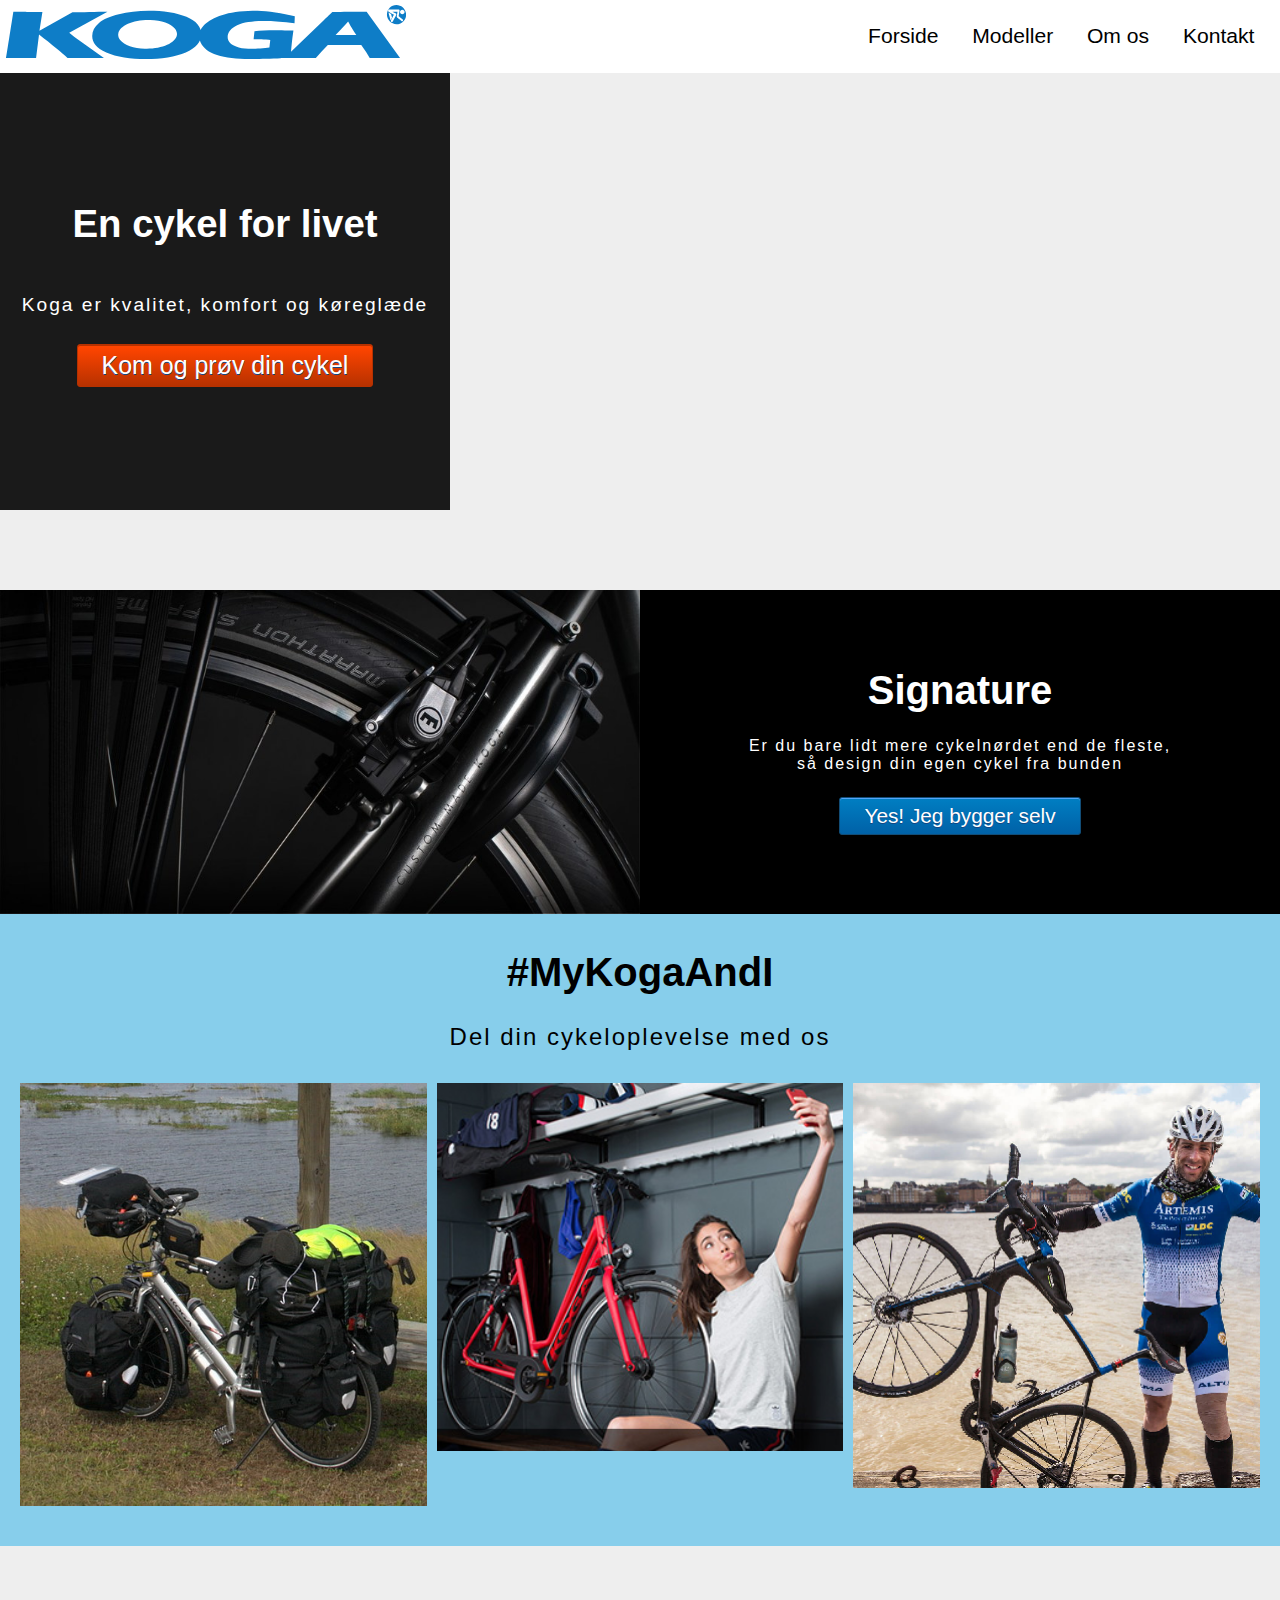
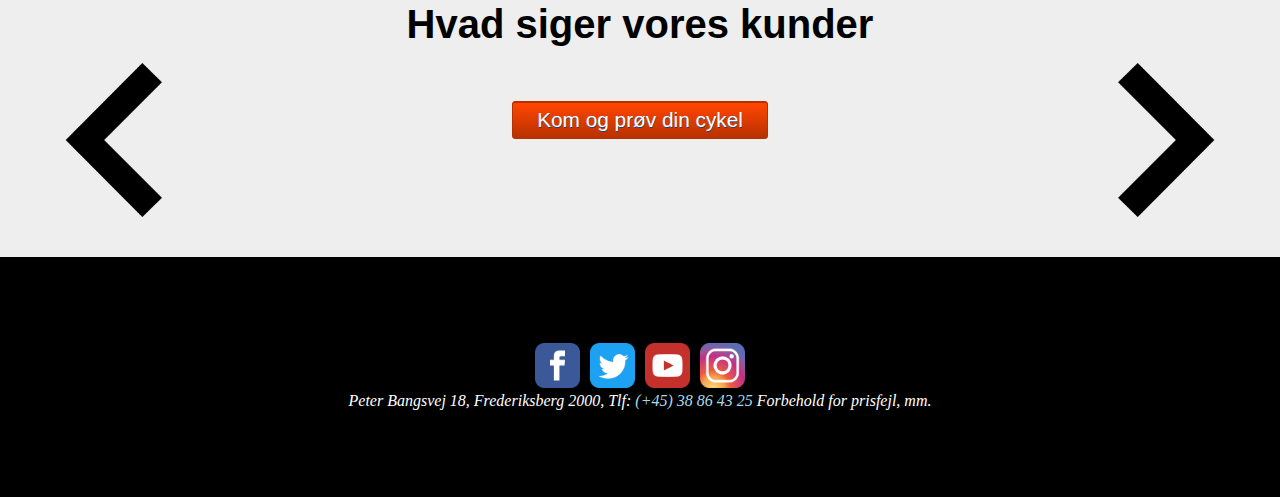
==== commit a33aada3: "forbedret styling af testimonials" ====
--- a/index.html
+++ b/index.html
@@ -9,6 +9,7 @@
 	<meta name="author" content="Gruppe 5, hold A">
 	<meta name="keywords" content="bike, gallery, models, customized, koga, city, trekking, mountain, race, el, cykel, danmark, denmark, scandinavia">
 	<meta name="description" content="site for Koga cykel leverandør i danmark">
+    <link rel="shortcut icon" href="https://d2zxu9tg022395.cloudfront.net/favicon.ico" type="image/x-icon">
 	<title>Koga Center</title>
 </head>
 
@@ -65,7 +66,7 @@
 			<div class="slider">
 				<img class=" arrow prevArrow" src="images/arrow_left.png" alt="prevArrow">
 				<div class="testimonial_text">
-					<h3></h3>
+					<h4></h4>
 					<p></p>
 				<div class="buttons buttons_contact">
 					<a href="kontakt.html">Kom og prøv din cykel</a>
--- a/style.css
+++ b/style.css
@@ -89,11 +89,13 @@
 h1 {
 	font-family: sans-serif;
 	text-align: center;
+    font-size: 3rem;
+    padding-bottom: 1rem;
 }
 
 h2 {
     font-family: sans-serif;
-    font-size: 3rem;
+    font-size: 2.5rem;
     text-align: center;
     padding-bottom: 1rem;
     padding-top: 1rem;
@@ -109,7 +111,7 @@
 
 h4 {
     font-family: sans-serif;
-    font-size: 1em;
+    font-size: 1.5em;
 	padding-bottom: 6px;
 }
 
@@ -193,13 +195,23 @@
 
 
 /*arrow to testimonials*/
+.testimonials {
+    display: grid;
+    grid-template-columns: 1fr 5fr 1fr;
+}
+
 .arrow {
 	position: relative;
-	width: 10vw;
+	width: 12vw;
+    height: 12vw;
+}
+.arrow:hover {
+    cursor: pointer;
 }
 
 .back {
-	padding: 0 0 0 110px;
+	padding: 30px 0px 0px 20px;
+    position: absolute;
 }
 
 .back a {
@@ -278,12 +290,12 @@
 /***********/
 
 #banner {
+    width: 100%;
 	display: flex;
 	flex-direction: column;
 	text-align: center;
 	font-size: 1.5em;
 	background-color: skyblue;
-	padding: 20px 100px;
 }
 
 .koga_story_grid {
@@ -353,23 +365,15 @@
 	border: 1px solid grey;
 	background-color: white;
 	padding: 0 10px 20px;
+    display: flex;
+    flex-direction: column;
+    justify-content: space-between;
 }
 
 
 /***************/
 /* bike        */
 /***************/
-
-
-/*
-#bike_image {
-	background-image: url(images/splash_image.jpg);
-	background-repeat: no-repeat;
-	background-size: cover;
-	background-position: 55% 0%;
-	height: 60vh;
-}
-*/
 
 .bike_main {
 	padding: 40px 0 0 0;
@@ -382,23 +386,7 @@
 
 .info .pris {
 	height: 20px;
-	background-color: #0061a7;
-}
-
-/*****************/
-/* signature page*/
-/*****************/
-/*
-#signature_image {
-	background-image: url(images/Signature_byg_selv_cykel.jpg);
-	background-repeat: no-repeat;
-	background-size: cover;
-	background-position: 55% 0%;
-	height: 40vh;
-}
-*/
-
-
+}
 
 /***************/
 /* om os       */
@@ -626,7 +614,11 @@
 		filter: grayscale(.7);
 		transform: scale(1.05);
 		transition: transform .3s ease;
-	}
+        cursor: pointer;
+	}
+    #banner {
+        padding: 20px 0px;
+    }
 
 
 
@@ -644,26 +636,19 @@
 		padding: 20px 40px;
 	}
 
-
-
 	/*******************/
 	/* web Kategori    */
 	/*******************/
 
-
-
 	.list {
 		display: grid;
-		grid-template-columns: 1fr 1fr 1fr;
+        grid-template-columns: repeat(auto-fill, minmax(250px, 1fr));
 		padding: 20px 100px 20px;
 	}
-
-
 
 	/***************/
 	/* web bike    */
 	/***************/
-
 
 	/*overall grid*/
 
@@ -679,6 +664,7 @@
 			"subheader subheader subheader";
 		background-color: white;
 		margin: 20px 100px 20px;
+        border: 20px solid #eee;
 	}
 
 
@@ -837,4 +823,45 @@
 
 }
 
-@media only screen and (min-width 801px) and (max-width: 1200px) {}
+@media only screen and (min-width: 801px) and (max-width: 1200px) {}
+
+
+
+/****** animation ************/
+
+.transitionOut {
+    animation-name: transitionOut_kf;
+    animation-duration: 0.3s;
+    animation-iteration-count: 1;
+    animation-timing-function:linear;
+}
+.transitionIn {
+    animation-name: transitionIn_kf;
+    animation-duration: 0.3s;
+    animation-iteration-count: 1;
+    animation-timing-function:linear;
+}
+
+
+@keyframes transitionOut_kf {
+    0% {
+        transform: translate3d(0, 0, 0);
+        opacity: 1;
+    }
+
+    100% {
+        transform: translate3d(-50%, 0, 0);
+        opacity: 0;
+    }
+}
+
+@keyframes transitionIn_kf {
+    0% {
+        transform: translate3d(45%, 0, 0);
+        opacity: 0;
+    }
+    100% {
+        transform: translate3d(0, 0, 0);
+        opacity: 1;
+    }
+}